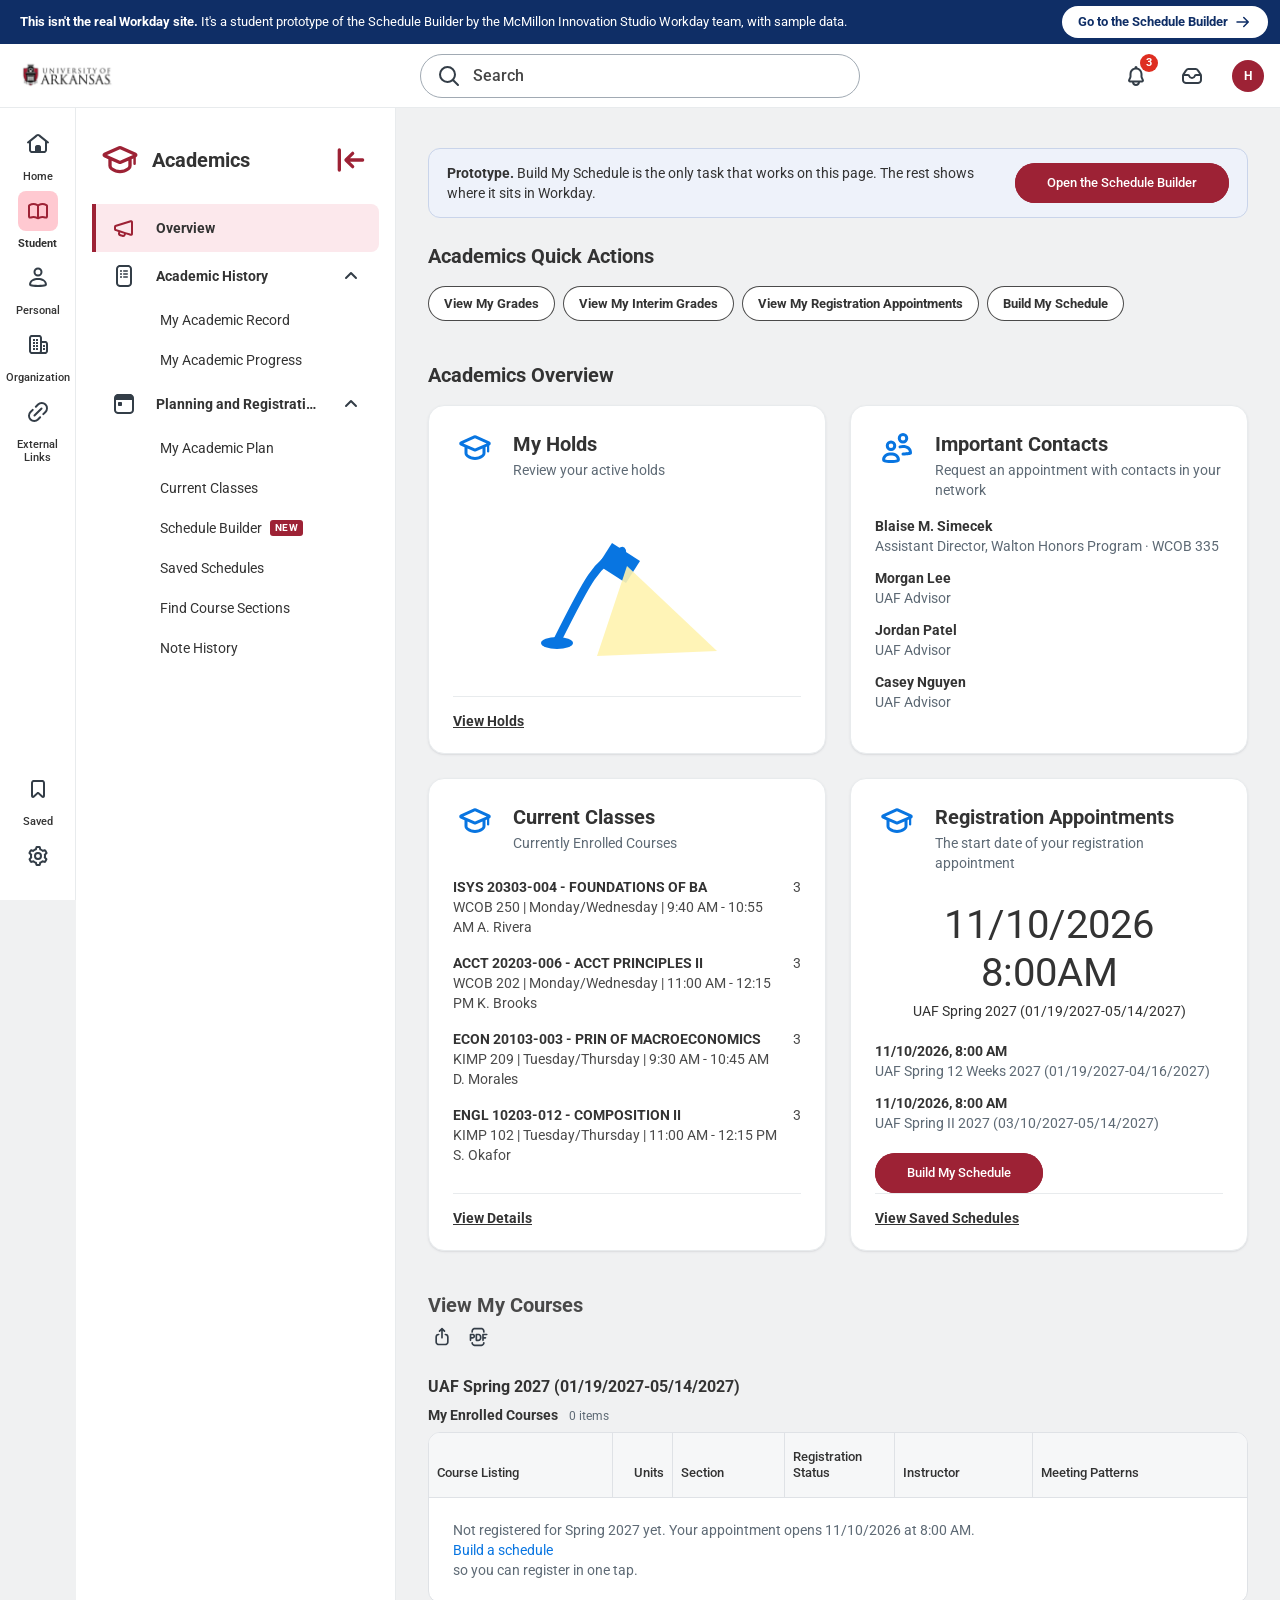
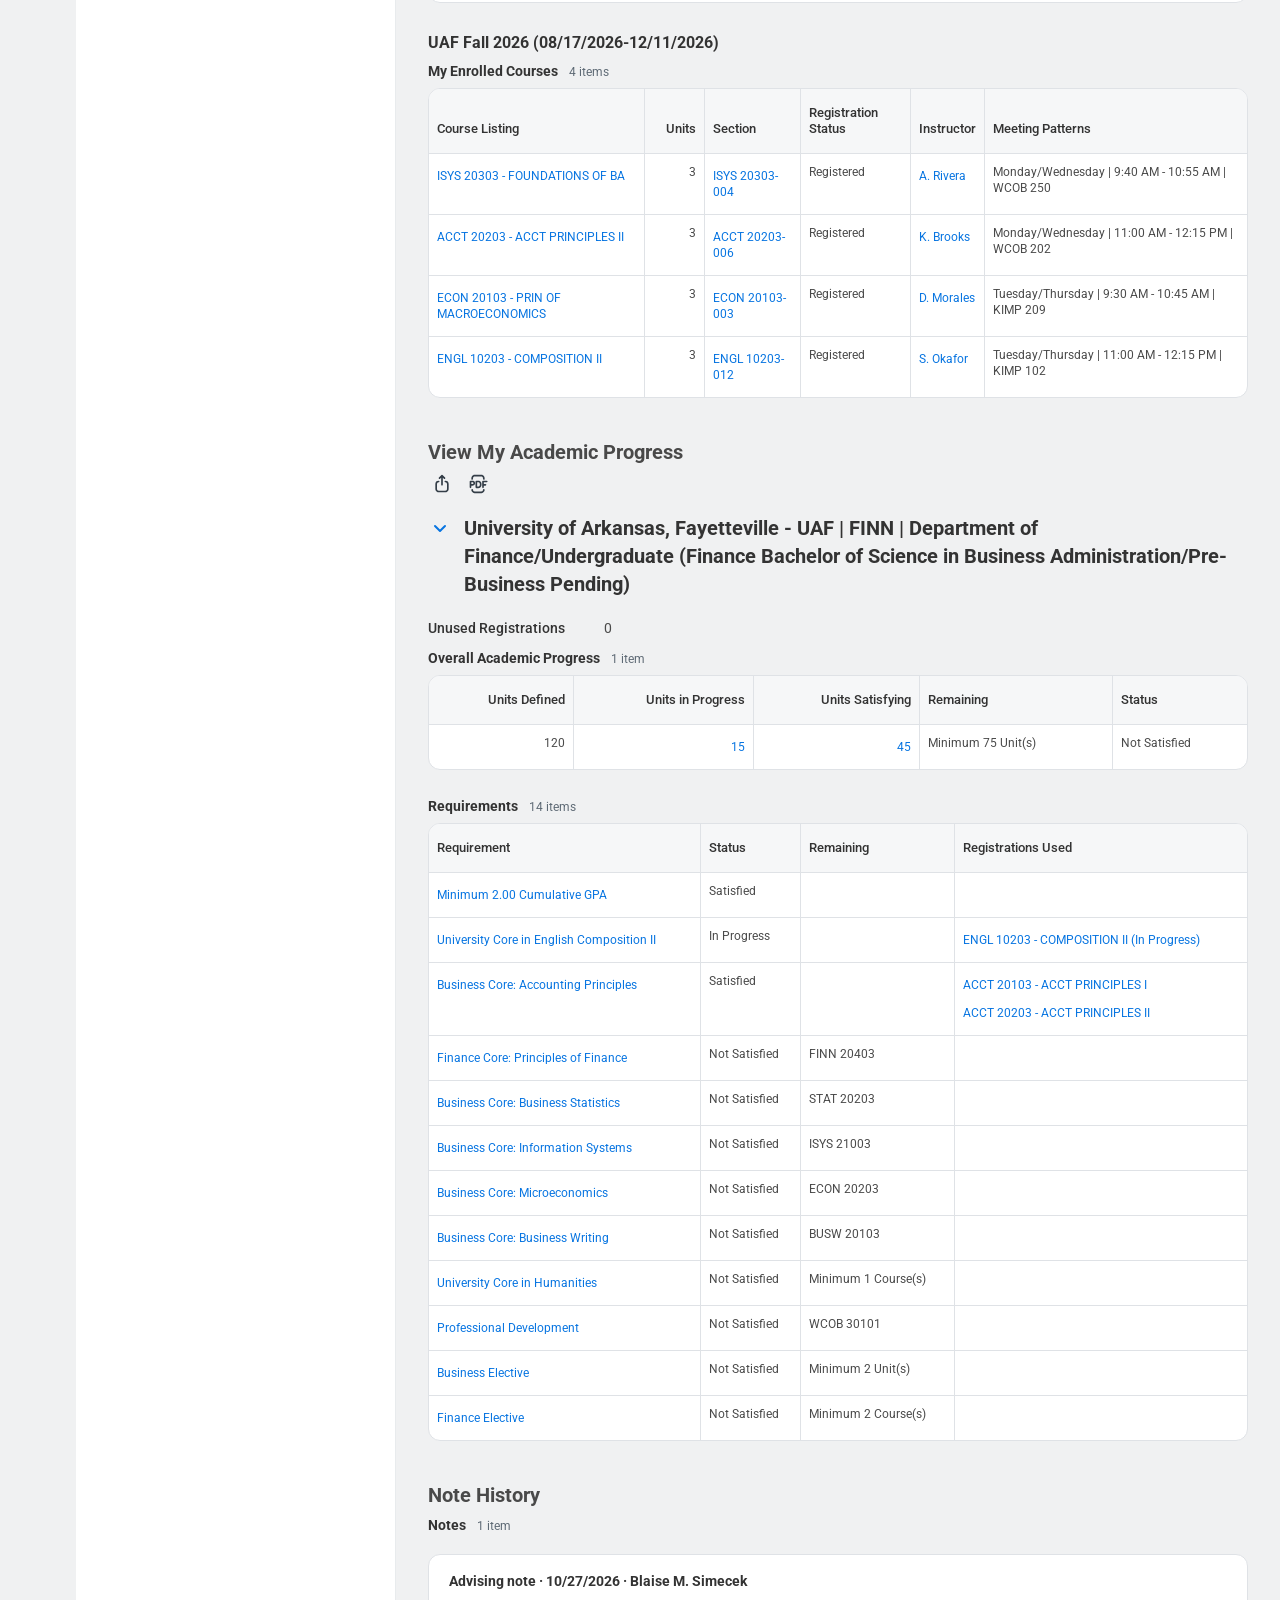
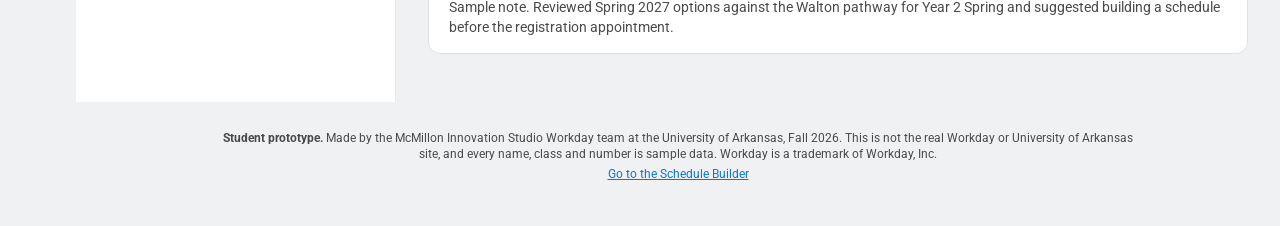
==== academics.html @ 76248562 "Mark the site as a student prototype and point every page at the Schedule Builder - Notice bar on ev" ====
<!doctype html>
<html lang="en">
<head>
<meta charset="utf-8">
<meta name="viewport" content="width=device-width, initial-scale=1">
<title>Academics · Schedule Builder prototype</title>
<link rel="preconnect" href="https://fonts.googleapis.com">
<link rel="stylesheet" href="https://fonts.googleapis.com/css2?family=Roboto:wght@400;500;700&display=swap">
<link rel="stylesheet" href="css/workday.css">
</head>
<body>
<main class="wd-main">
  <div class="wd-hub">
    <div id="rail"></div>
    <div class="wd-hub-body">
      <div class="pt-callout"><span><b>Prototype.</b> Build My Schedule is the only task that works on this page. The rest shows where it sits in Workday.</span><a class="wd-btn primary" href="builder.html">Open the Schedule Builder</a></div>
      <h2 class="wd-section-title">Academics Quick Actions</h2>
      <div class="wd-chips">
        <a class="wd-chip" href="academics.html#courses">View My Grades</a>
        <a class="wd-chip" href="#" data-wd="View My Interim Grades (none posted yet)">View My Interim Grades</a>
        <a class="wd-chip" href="#appointments">View My Registration Appointments</a>
        <a class="wd-chip" href="builder.html">Build My Schedule</a>
      </div>
      <h2 class="wd-section-title" style="margin-bottom:16px">Academics Overview</h2>
      <div class="wd-two">
        <section class="wd-tile">
          <div class="wd-tile-head" data-ic="grad-cap"><div><h3>My Holds</h3><p>Review your active holds</p></div></div>
          <div style="flex:1;display:flex;align-items:center;justify-content:center;min-height:200px;color:#c9ced4">
            <svg width="200" height="150" viewBox="0 0 200 150" aria-hidden="true"><path d="M30 120 C 60 60, 70 40, 95 30" stroke="#0875e1" stroke-width="8" fill="none" stroke-linecap="round"/><path d="M85 22 l 28 18 -14 22 -28 -18z" fill="#0875e1"/><path d="M100 45 L 190 130 L 70 135 Z" fill="#fff3b0" opacity=".9"/><ellipse cx="30" cy="122" rx="16" ry="6" fill="#0875e1"/></svg>
          </div>
          <div class="wd-tile-foot"><a href="#" data-wd="View Holds (you have none)">View Holds</a></div>
        </section>
        <section class="wd-tile">
          <div class="wd-tile-head" data-ic="users"><div><h3>Important Contacts</h3><p>Request an appointment with contacts in your network</p></div></div>
          <p class="wd-kv"><b>Blaise M. Simecek</b><span>Assistant Director, Walton Honors Program · WCOB 335</span></p>
          <p class="wd-kv"><b>Morgan Lee</b><span>UAF Advisor</span></p>
          <p class="wd-kv"><b>Jordan Patel</b><span>UAF Advisor</span></p>
          <p class="wd-kv"><b>Casey Nguyen</b><span>UAF Advisor</span></p>
        </section>
      </div>
      <div class="wd-two">
        <section class="wd-tile">
          <div class="wd-tile-head" data-ic="grad-cap"><div><h3>Current Classes</h3><p>Currently Enrolled Courses</p></div></div>
          <div class="wd-class"><div><b>ISYS 20303-004 - FOUNDATIONS OF BA</b>WCOB 250 | Monday/Wednesday | 9:40 AM - 10:55 AM A. Rivera</div><span class="u">3</span></div>
          <div class="wd-class"><div><b>ACCT 20203-006 - ACCT PRINCIPLES II</b>WCOB 202 | Monday/Wednesday | 11:00 AM - 12:15 PM K. Brooks</div><span class="u">3</span></div>
          <div class="wd-class"><div><b>ECON 20103-003 - PRIN OF MACROECONOMICS</b>KIMP 209 | Tuesday/Thursday | 9:30 AM - 10:45 AM D. Morales</div><span class="u">3</span></div>
          <div class="wd-class"><div><b>ENGL 10203-012 - COMPOSITION II</b>KIMP 102 | Tuesday/Thursday | 11:00 AM - 12:15 PM S. Okafor</div><span class="u">3</span></div>
          <div class="wd-tile-foot"><a href="academics.html#courses">View Details</a></div>
        </section>
        <section class="wd-tile">
          <div class="wd-tile-head" data-ic="grad-cap"><div><h3>Registration Appointments</h3><p>The start date of your registration appointment</p></div></div>
          <div class="big" id="appointments">11/10/2026<br>8:00AM<small>UAF Spring 2027 (01/19/2027-05/14/2027)</small></div>
          <p class="wd-kv" style="margin-top:12px"><b>11/10/2026, 8:00 AM</b><span>UAF Spring 12 Weeks 2027 (01/19/2027-04/16/2027)</span></p>
          <p class="wd-kv"><b>11/10/2026, 8:00 AM</b><span>UAF Spring II 2027 (03/10/2027-05/14/2027)</span></p>
          <a class="wd-btn primary" href="builder.html" style="margin-top:8px;align-self:flex-start">Build My Schedule</a>
          <div class="wd-tile-foot"><a href="saved-schedules.html">View Saved Schedules</a></div>
        </section>
      </div>

      <!-- Registered classes (View My Courses) -->
      <section id="courses" style="margin-top:40px">
        <h2 class="wd-page-title">View My Courses</h2>
        <div class="wd-toolbar" style="margin:8px 0 20px"><span data-ic-inline="export"></span><span data-ic-inline="pdf"></span></div>
        <div id="regBanner"></div>
        <h3 class="wd-section-h" id="regTermH">UAF Spring 2027 (01/19/2027-05/14/2027)</h3>
        <div class="wd-toolbar"><span class="count">My Enrolled Courses <small id="regCount">0 items</small></span></div>
        <div style="overflow-x:auto"><table class="wd-table">
          <thead><tr><th>Course Listing</th><th class="num" style="width:60px">Units</th><th>Section</th><th style="width:110px">Registration Status</th><th>Instructor</th><th>Meeting Patterns</th></tr></thead>
          <tbody id="regBody"><tr><td colspan="6" style="padding:24px;color:var(--wd-text-muted);font-size:14px">Not registered for Spring 2027 yet. Your appointment opens 11/10/2026 at 8:00 AM. <a href="builder.html">Build a schedule</a> so you can register in one tap.</td></tr></tbody>
        </table></div>
        <h3 class="wd-section-h" style="margin-top:28px">UAF Fall 2026 (08/17/2026-12/11/2026)</h3>
        <div class="wd-toolbar"><span class="count">My Enrolled Courses <small>4 items</small></span></div>
        <div style="overflow-x:auto"><table class="wd-table">
          <thead><tr><th>Course Listing</th><th class="num" style="width:60px">Units</th><th>Section</th><th style="width:110px">Registration Status</th><th>Instructor</th><th>Meeting Patterns</th></tr></thead>
          <tbody>
            <tr><td><a href="#" data-wd="the course detail page">ISYS 20303 - FOUNDATIONS OF BA</a></td><td class="num">3</td><td><a href="#" data-wd="the course detail page">ISYS 20303-004</a></td><td>Registered</td><td><a href="#" data-wd="the course detail page">A. Rivera</a></td><td>Monday/Wednesday | 9:40 AM - 10:55 AM | WCOB 250</td></tr>
            <tr><td><a href="#" data-wd="the course detail page">ACCT 20203 - ACCT PRINCIPLES II</a></td><td class="num">3</td><td><a href="#" data-wd="the course detail page">ACCT 20203-006</a></td><td>Registered</td><td><a href="#" data-wd="the course detail page">K. Brooks</a></td><td>Monday/Wednesday | 11:00 AM - 12:15 PM | WCOB 202</td></tr>
            <tr><td><a href="#" data-wd="the course detail page">ECON 20103 - PRIN OF MACROECONOMICS</a></td><td class="num">3</td><td><a href="#" data-wd="the course detail page">ECON 20103-003</a></td><td>Registered</td><td><a href="#" data-wd="the course detail page">D. Morales</a></td><td>Tuesday/Thursday | 9:30 AM - 10:45 AM | KIMP 209</td></tr>
            <tr><td><a href="#" data-wd="the course detail page">ENGL 10203 - COMPOSITION II</a></td><td class="num">3</td><td><a href="#" data-wd="the course detail page">ENGL 10203-012</a></td><td>Registered</td><td><a href="#" data-wd="the course detail page">S. Okafor</a></td><td>Tuesday/Thursday | 11:00 AM - 12:15 PM | KIMP 102</td></tr>
          </tbody>
        </table></div>
      </section>

      <!-- Degree audit (View My Academic Progress), rendered below the overview so the builder can link to it -->
      <section id="progress" style="margin-top:40px">
        <h2 class="wd-page-title">View My Academic Progress</h2>
        <div class="wd-toolbar" style="margin:8px 0 20px"><span data-ic-inline="export"></span><span data-ic-inline="pdf"></span></div>
        <div class="wd-prog-h"><span data-ic-inline="chevron-down-small"></span><span>University of Arkansas, Fayetteville - UAF | FINN | Department of Finance/Undergraduate (Finance Bachelor of Science in Business Administration/Pre-Business Pending)</span></div>
        <div class="wd-kvrow" style="max-width:420px"><b>Unused Registrations</b><span>0</span></div>
        <div class="wd-toolbar"><span class="count">Overall Academic Progress <small>1 item</small></span></div>
        <table class="wd-table">
          <thead><tr><th class="num">Units Defined</th><th class="num">Units in Progress</th><th class="num">Units Satisfying</th><th>Remaining</th><th>Status</th></tr></thead>
          <tbody><tr><td class="num">120</td><td class="num"><a href="#" data-wd="the unit breakdown">15</a></td><td class="num"><a href="#" data-wd="the unit breakdown">45</a></td><td>Minimum 75 Unit(s)</td><td>Not Satisfied</td></tr></tbody>
        </table>
        <div class="wd-toolbar" style="margin-top:28px"><span class="count">Requirements <small>14 items</small></span></div>
        <table class="wd-table" id="reqtable">
          <thead><tr><th>Requirement</th><th>Status</th><th>Remaining</th><th>Registrations Used</th></tr></thead>
          <tbody>
            <tr><td><a href="#" data-wd="the course detail page">Minimum 2.00 Cumulative GPA</a></td><td>Satisfied</td><td></td><td></td></tr>
            <tr><td><a href="#" data-wd="the course detail page">University Core in English Composition II</a></td><td>In Progress</td><td></td><td><a href="#" data-wd="the course detail page">ENGL 10203 - COMPOSITION II (In Progress)</a></td></tr>
            <tr><td><a href="#" data-wd="the course detail page">Business Core: Accounting Principles</a></td><td>Satisfied</td><td></td><td><a href="#" data-wd="the course detail page">ACCT 20103 - ACCT PRINCIPLES I</a><a href="#">ACCT 20203 - ACCT PRINCIPLES II</a></td></tr>
            <tr><td><a href="#" data-wd="the course detail page">Finance Core: Principles of Finance</a></td><td>Not Satisfied</td><td>FINN 20403</td><td></td></tr>
            <tr><td><a href="#" data-wd="the course detail page">Business Core: Business Statistics</a></td><td>Not Satisfied</td><td>STAT 20203</td><td></td></tr>
            <tr><td><a href="#" data-wd="the course detail page">Business Core: Information Systems</a></td><td>Not Satisfied</td><td>ISYS 21003</td><td></td></tr>
            <tr><td><a href="#" data-wd="the course detail page">Business Core: Microeconomics</a></td><td>Not Satisfied</td><td>ECON 20203</td><td></td></tr>
            <tr><td><a href="#" data-wd="the course detail page">Business Core: Business Writing</a></td><td>Not Satisfied</td><td>BUSW 20103</td><td></td></tr>
            <tr><td><a href="#" data-wd="the course detail page">University Core in Humanities</a></td><td>Not Satisfied</td><td>Minimum 1 Course(s)</td><td></td></tr>
            <tr><td><a href="#" data-wd="the course detail page">Professional Development</a></td><td>Not Satisfied</td><td>WCOB 30101</td><td></td></tr>
            <tr><td><a href="#" data-wd="the course detail page">Business Elective</a></td><td>Not Satisfied</td><td>Minimum 2 Unit(s)</td><td></td></tr>
            <tr><td><a href="#" data-wd="the course detail page">Finance Elective</a></td><td>Not Satisfied</td><td>Minimum 2 Course(s)</td><td></td></tr>
          </tbody>
        </table>
      </section>

      <!-- Note History -->
      <section id="notes" style="margin-top:40px">
        <h2 class="wd-page-title">Note History</h2>
        <div class="wd-toolbar" style="margin:8px 0 20px"><span class="count">Notes <small>1 item</small></span></div>
        <div class="wd-table" style="display:block;padding:16px 20px;font-size:14px;line-height:20px"><b style="color:var(--wd-text-strong)">Advising note · 10/27/2026 · Blaise M. Simecek</b><p style="margin:6px 0 0">Sample note. Reviewed Spring 2027 options against the Walton pathway for Year 2 Spring and suggested building a schedule before the registration appointment.</p></div>
      </section>
    </div>
  </div>
</main>
<script src="js/icons.js"></script>
<script src="js/shell.js"></script>
<script src="js/hub.js"></script>
<script src="data/sections.js"></script>
<script src="js/engine.js"></script>
<script>
renderShell({active:'student'});
document.getElementById('rail').outerHTML=renderRail(location.hash==='#progress'?'progress':location.hash==='#courses'?'classes':location.hash==='#notes'?'notes':'overview');
try{
  const saved=JSON.parse(localStorage.getItem('sb-saved')||'[]'); const reg=saved.find(s=>s.registered);
  if(reg && window.SB_DATA){
    const rows=reg.sections.map(line=>{const id=line.split(' - ')[0]; const s=SB_DATA.sections.find(x=>x.id===id); if(!s) return ''; return `<tr><td><a href="#" data-wd="the course detail page">${s.course} - ${s.title.toUpperCase()}</a></td><td class="num">${s.credits}</td><td><a href="#" data-wd="the course detail page">${s.id}</a></td><td>Registered</td><td><a href="#" data-wd="the course detail page">${s.instructor}</a></td><td>${SB.dayList(s.days).replace(/\//g,'/')} | ${SB.fmt(s.start)} - ${SB.fmt(s.end)} | ${s.room}</td></tr>`;}).join('');
    document.getElementById('regBody').innerHTML=rows; document.getElementById('regCount').textContent=reg.sections.length+' items';
    document.getElementById('regBanner').innerHTML=`<div class="wd-success" role="status">${icon('check-circle-fill')}<div><b>Registered for UAF Spring 2027.</b> ${reg.sections.length} sections · ${reg.credits||reg.sections.length*3} credit hours. You can swap or drop until 01/26/2027.</div></div>`;
  }
}catch(e){}
if(location.hash) setTimeout(()=>document.querySelector(location.hash)?.scrollIntoView({block:'start'}),50);
document.getElementById('moreClasses')?.addEventListener('click',e=>{ const c=document.getElementById('class5'); c.hidden=!c.hidden; e.currentTarget.innerHTML=icon('list')+(c.hidden?' More (1)':' Less'); });
document.querySelectorAll('.wd-class b, #reqtable a, .wd-kv b').forEach(el=>{});
document.querySelectorAll('[data-ic]').forEach(el=>el.insertAdjacentHTML('afterbegin',icon(el.dataset.ic)));
document.querySelectorAll('[data-ic-inline]').forEach(el=>el.outerHTML=icon(el.dataset.icInline));
</script>
</body>
</html>
---- css/workday.css ----
/* ------------------------------------------------------------------
   Workday Student shell — measured from wd5.myworkday.com (UA tenant)
   on 2026-11-03. Values are computed styles, not guesses.
   ------------------------------------------------------------------ */
:root{
  --wd-font: Roboto, "Helvetica Neue", Helvetica, Arial, sans-serif;
  --wd-text: #4a4a4a;          /* body copy */
  --wd-text-strong: #333333;   /* headings, labels */
  --wd-text-muted: #5e6a75;    /* secondary */
  --wd-icon: #333d47;          /* nav icons */
  --wd-link: #0875e1;          /* Canvas blue 600 */
  --wd-link-hover: #005cb9;
  --wd-bg: #f0f1f2;            /* page canvas */
  --wd-surface: #ffffff;
  --wd-border: #e8ebed;
  --wd-border-strong: #dfe2e6;
  --wd-input-border: #a1aab3;
  --wd-th-bg: #f6f7f8;
  --wd-brand: #9d2235;         /* UA cardinal — primary buttons, task header */
  --wd-brand-tint: #fce8ec;    /* hub active row */
  --wd-brand-pill: #ffc9d1;    /* active nav icon box */
  --wd-badge: #de2e21;         /* notification dot */
  --wd-alert: #ffa126;         /* amber alert bar */
  --wd-alert-text: #2b2b2b;
  --wd-ok: #008537;            /* positive */
  --wd-ok-soft: #e9f5ec;
  --wd-warn-soft: #fff3df;
  --wd-crit: #de2e21;
  --wd-crit-soft: #ffefee;
  --wd-info-soft: #d7eafc;
  --wd-radius: 16px;
  --wd-radius-s: 8px;
  --wd-shadow: 0 1px 3px rgba(31,38,46,.06), 0 1px 1px rgba(31,38,46,.04);
  --wd-shadow-pop: rgba(31,38,46,.12) 0 3px 12px, rgba(31,38,46,.08) 0 6px 24px;
  --wd-header-h: 64px;
  --wd-nav-w: 76px;
  --wd-rail-w: 320px;
}
*{box-sizing:border-box}
html{font-size:16px;-webkit-text-size-adjust:100%}
body{margin:0;background:var(--wd-bg);color:var(--wd-text);font:400 12px/16px var(--wd-font);-webkit-font-smoothing:antialiased}
a{color:var(--wd-link);text-decoration:none}
a:hover{color:var(--wd-link-hover);text-decoration:underline}
button{font:inherit;color:inherit;background:none;border:0;padding:0;cursor:pointer}
h1,h2,h3,h4{margin:0;color:var(--wd-text-strong)}
.wd-icon{display:inline-block;vertical-align:middle;flex:none}
.sr{position:absolute;width:1px;height:1px;overflow:hidden;clip:rect(0 0 0 0)}

/* ---------- global header ---------- */
.wd-header{position:fixed;top:0;left:0;right:0;height:var(--wd-header-h);background:#fff;border-bottom:1px solid var(--wd-border);display:flex;align-items:center;padding:0 16px;z-index:40}
.wd-logo{display:flex;align-items:center;height:40px}
.wd-logo img{height:39px;width:auto;display:block}
.wd-search{position:absolute;left:50%;transform:translateX(-50%);width:440px;max-width:calc(100% - 300px);height:44px;border-radius:100px;background:#fff;border:1px solid #a1aab3;display:flex;align-items:center;padding:0 16px;gap:12px;color:var(--wd-icon)}
.wd-search span{font-size:16px;font-weight:500;color:var(--wd-text-strong);opacity:.9}
.wd-header-right{margin-left:auto;display:flex;align-items:center;gap:24px}
.wd-iconbtn{position:relative;width:32px;height:32px;display:flex;align-items:center;justify-content:center;border-radius:50%;color:var(--wd-icon)}
.wd-iconbtn:hover{background:#f0f1f2}
.wd-badge{position:absolute;top:-6px;right:-6px;min-width:18px;height:18px;padding:0 5px;border-radius:9px;background:var(--wd-badge);color:#fff;font-size:11px;font-weight:700;line-height:18px;text-align:center}
.wd-avatar{width:32px;height:32px;border-radius:50%;background:#9d2235;color:#fff;font-weight:700;font-size:12px;display:flex;align-items:center;justify-content:center;letter-spacing:.3px}

/* ---------- left global nav ---------- */
.wd-nav{position:fixed;top:var(--wd-header-h);left:0;bottom:0;width:var(--wd-nav-w);background:#fff;border-right:1px solid var(--wd-border);padding:16px 0;display:flex;flex-direction:column;z-index:30}
.wd-nav a,.wd-nav button{display:flex;flex-direction:column;align-items:center;justify-content:flex-start;width:67px;margin:0 auto;min-height:60px;padding:0 2px 8px;gap:6px;color:var(--wd-text-strong);text-decoration:none;text-align:center;font-size:11px;line-height:13px;font-weight:500}
.wd-nav a:hover,.wd-nav button:hover{text-decoration:none}
.wd-nav .ic{width:40px;height:40px;border-radius:8px;display:flex;align-items:center;justify-content:center;color:var(--wd-icon)}
.wd-nav a:hover .ic,.wd-nav button:hover .ic{background:#f0f1f2}
.wd-nav .is-active .ic{background:var(--wd-brand-pill);color:var(--wd-brand)}
.wd-nav .is-active{font-weight:700}
.wd-nav .spacer{flex:1}

/* L2 flyout (Student menu) */
.wd-flyout{position:fixed;left:81px;top:148px;width:264px;background:#fff;border-radius:16px;box-shadow:var(--wd-shadow-pop);padding:8px 0;z-index:45;display:none}
.wd-flyout.open{display:block}
.wd-flyout h3{font-size:14px;line-height:20px;font-weight:700;padding:10px 16px 14px}
.wd-flyout a{display:block;padding:10px 16px;font-size:14px;line-height:20px;color:var(--wd-text-strong)}
.wd-flyout a:hover{background:#f0f1f2;text-decoration:none}

/* ---------- page frame ---------- */
.wd-main{margin-left:var(--wd-nav-w);padding-top:var(--wd-header-h);min-height:100vh}
.wd-hero{height:192px;background:#9d2235 url(../assets/ua-banner.jpg) center/cover no-repeat}
.wd-content{padding:40px 32px 48px;max-width:1124px}
.wd-grid{display:grid;grid-template-columns:minmax(0,620px) minmax(0,410px);gap:32px;align-items:start}
.wd-grid > .col{display:flex;flex-direction:column;gap:32px}

/* ---------- cards ---------- */
.wd-card{background:#fff;border:1px solid var(--wd-border);border-radius:var(--wd-radius);box-shadow:var(--wd-shadow);padding:24px}
.wd-card h2{font-size:20px;line-height:28px;font-weight:700}
.wd-card-head{display:flex;align-items:center;justify-content:space-between;margin-bottom:24px}
.wd-card-head .more{color:var(--wd-icon);width:32px;height:32px;display:flex;align-items:center;justify-content:center;border-radius:50%}
.wd-pager{display:flex;align-items:center;gap:8px;color:var(--wd-text-muted);font-size:12px}
.wd-pager button{color:var(--wd-icon);width:28px;height:28px;display:flex;align-items:center;justify-content:center;border-radius:50%}
.wd-pager button:disabled{opacity:.4}
.wd-inner{border:1px solid var(--wd-border-strong);border-radius:8px;padding:24px;display:flex;align-items:center;gap:24px}
.wd-inner + .wd-inner{margin-top:16px}
.wd-inner h4{font-size:16px;line-height:24px;font-weight:700}
.wd-inner p{margin:4px 0 0;font-size:14px;line-height:20px;color:var(--wd-text)}
.wd-inner .act{margin-left:auto;font-weight:700;font-size:14px;text-decoration:underline;white-space:nowrap}
.wd-ill{width:48px;height:48px;color:#de2e21;flex:none}
.wd-row{display:flex;align-items:flex-start;gap:24px}
.wd-row + .wd-row{margin-top:24px}
.wd-roundicon{width:48px;height:48px;border-radius:50%;background:#e8ebed;display:flex;align-items:center;justify-content:center;color:#333d47;flex:none}
.wd-roundicon.blue{background:#0875e1;color:#fff}
.wd-row h4{font-size:16px;line-height:24px;font-weight:700}
.wd-row p{margin:2px 0 0;font-size:14px;line-height:20px}
.wd-tag{display:inline-block;margin-top:6px;padding:2px 8px;background:#d7eafc;color:#333;font-size:13px;font-weight:700;border-radius:3px;letter-spacing:.2px}

/* ---------- type ---------- */
.wd-h1{font-size:32px;line-height:40px;font-weight:700;color:var(--wd-text-strong)}
.wd-greet{display:flex;align-items:baseline;justify-content:space-between;gap:24px;margin-bottom:20px}
.wd-date{font-size:20px;line-height:28px;color:var(--wd-text-muted)}
.wd-section-title{font-size:20px;line-height:28px;font-weight:700;color:var(--wd-text-strong)}
.wd-page-title{font-size:20px;line-height:28px;font-weight:700;color:#494949}

/* ---------- chips / buttons ---------- */
.wd-chips{display:flex;flex-wrap:wrap;gap:8px;align-items:center;margin-bottom:40px}
.wd-chip{height:35px;padding:0 16px;border-radius:100px;box-shadow:inset 0 0 0 1px #4a4a4a;background:#fff;color:#333;font-size:13px;font-weight:700;display:inline-flex;align-items:center;gap:8px;white-space:nowrap}
.wd-chip:hover{background:#f0f1f2;text-decoration:none}
.wd-chip.round{width:35px;padding:0;justify-content:center}
.wd-btn{display:inline-flex;align-items:center;justify-content:center;gap:8px;height:40px;padding:0 32px;border-radius:100px;font-size:13px;line-height:16px;font-weight:500;white-space:nowrap;text-decoration:none;cursor:pointer;transition:background .12s}
.wd-btn:hover{text-decoration:none}
.wd-btn.primary{background:var(--wd-brand);color:#fff;box-shadow:inset 0 0 0 1px var(--wd-brand)}
.wd-btn.primary:hover{background:#7f1b2b}
.wd-btn.secondary{background:#fff;color:#333;box-shadow:inset 0 0 0 1px #333}
.wd-btn.secondary:hover{background:#f0f1f2}
.wd-btn.tertiary{color:var(--wd-link);padding:0 12px;font-weight:700}
.wd-btn.tertiary:hover{text-decoration:underline}
.wd-btn.sm{height:35px;padding:0 24px;font-size:12px}
.wd-btn:disabled{opacity:.45;cursor:default}
.wd-btn-row{display:flex;flex-wrap:wrap;gap:16px;align-items:center}

/* ---------- footer ---------- */
.wd-footer{margin-left:var(--wd-nav-w);text-align:center;padding:24px 32px 40px;font-size:12px;line-height:16px;color:var(--wd-text)}
.wd-footer .wdlogo{display:block;margin:0 auto 12px;overflow:visible}
.wd-footer p{margin:4px 0;max-width:920px;margin-left:auto;margin-right:auto}
.wd-footer a{text-decoration:underline}

/* ---------- hub rail (Academics) ---------- */
.wd-hub{display:flex;min-height:calc(100vh - var(--wd-header-h))}
.wd-rail{width:var(--wd-rail-w);flex:none;background:#fff;border-right:1px solid var(--wd-border);padding:32px 16px 24px}
.wd-rail-head{display:flex;align-items:center;gap:12px;padding:0 8px 24px;font-size:20px;line-height:28px;font-weight:700;color:var(--wd-text-strong)}
.wd-rail-head .wd-icon{color:var(--wd-brand);width:40px;height:40px}
.wd-rail-head .collapse{margin-left:auto;color:var(--wd-icon)}
.wd-rail-item{display:flex;align-items:center;gap:20px;height:48px;padding:0 16px 0 20px;border-radius:0 8px 8px 0;font-size:14px;line-height:20px;font-weight:700;color:var(--wd-text-strong);position:relative;width:100%;text-align:left}
.wd-rail-item .wd-icon{color:var(--wd-icon)}
.wd-rail-item:hover{background:#f0f1f2;text-decoration:none}
.wd-rail-item.is-active{background:var(--wd-brand-tint)}
.wd-rail-item.is-active::before{content:"";position:absolute;left:0;top:0;bottom:0;width:4px;background:var(--wd-brand)}
.wd-rail-item.is-active .wd-icon{color:var(--wd-brand)}
.wd-rail-item .chev{margin-left:auto;color:var(--wd-icon)}
.wd-rail-sub{display:flex;align-items:center;height:40px;padding:0 16px 0 68px;font-size:14px;line-height:20px;color:var(--wd-text-strong);border-radius:8px;width:100%;text-align:left}
.wd-rail-sub:hover{background:#f0f1f2;text-decoration:none}
.wd-rail-sub.is-active{color:var(--wd-brand)}
.wd-rail-sub.is-active::after{content:"";margin-left:auto;width:16px;height:9px;border-left:2px solid var(--wd-brand);border-bottom:2px solid var(--wd-brand);transform:rotate(-45deg) translate(2px,-3px)}
.wd-rail-sub.is-new{position:relative}
.wd-rail-sub.is-new .new{margin-left:8px;font-size:10px;font-weight:700;letter-spacing:.4px;background:var(--wd-brand);color:#fff;border-radius:3px;padding:1px 5px;line-height:14px}
.wd-hub-body{flex:1;min-width:0;padding:40px 32px 48px}
.wd-hub-body .wd-chips{margin:16px 0 40px}
.wd-two{display:grid;grid-template-columns:repeat(2,minmax(0,1fr));gap:24px;align-items:stretch}
.wd-two + .wd-two{margin-top:24px}
.wd-tile{background:#fff;border:1px solid var(--wd-border);border-radius:var(--wd-radius);box-shadow:var(--wd-shadow);padding:24px;display:flex;flex-direction:column}
.wd-tile-head{display:flex;gap:16px;align-items:flex-start;margin-bottom:16px}
.wd-tile-head .wd-icon{width:44px;height:36px;color:#0875e1}
.wd-tile-head h3{font-size:20px;line-height:28px;font-weight:700}
.wd-tile-head p{margin:2px 0 0;font-size:14px;line-height:20px;color:var(--wd-text-muted)}
.wd-tile-foot{margin-top:auto;padding-top:16px;border-top:1px solid var(--wd-border);font-size:14px;font-weight:700}
.wd-tile-foot a{text-decoration:underline;color:#333}
.wd-tile .big{font-size:40px;line-height:48px;font-weight:400;color:var(--wd-text-strong);text-align:center;margin:12px 0 8px}
.wd-tile .big small{display:block;font-size:14px;line-height:20px;margin-top:4px}
.wd-kv{font-size:14px;line-height:20px;margin:0 0 12px}
.wd-kv b{display:block;font-weight:700;color:var(--wd-text-strong)}
.wd-kv span{color:var(--wd-text-muted)}
.wd-class{display:flex;gap:16px;justify-content:space-between;font-size:14px;line-height:20px;padding:8px 0}
.wd-class b{display:block;font-weight:700;color:var(--wd-text-strong)}
.wd-class .u{flex:none;color:var(--wd-text)}
.wd-outline-btn{margin:16px 0 0;height:36px;border-radius:100px;box-shadow:inset 0 0 0 1px #333;display:flex;align-items:center;justify-content:center;gap:8px;font-size:14px;font-weight:700;color:#333;width:100%}

/* ---------- task pages (red header) ---------- */
.wd-task-head{background:var(--wd-brand);color:#fff;height:67px;display:flex;align-items:center;padding:0 24px 0 40px;gap:16px}
.wd-task-head h1{color:#fff;font-size:20px;line-height:32px;font-weight:700;flex:1}
.wd-task-head .wd-icon{color:#fff}
.wd-task-body{padding:32px 40px 48px;max-width:1124px}
.wd-kvrow{display:grid;grid-template-columns:160px 1fr;gap:12px 16px;font-size:14px;line-height:20px;margin-bottom:12px}
.wd-kvrow b{font-weight:500;color:var(--wd-text-strong)}
.wd-alert{position:fixed;right:0;top:112px;background:var(--wd-alert);color:var(--wd-alert-text);height:34px;padding:0 24px 0 16px;border-radius:3px 0 0 3px;display:flex;align-items:center;gap:12px;font-size:13px;font-weight:500;z-index:20;box-shadow:0 1px 3px rgba(0,0,0,.15)}
.wd-alert a{color:inherit;text-decoration:underline}
.wd-tabs{display:flex;gap:36px;border-bottom:1px solid var(--wd-border-strong);margin:28px 0 24px}
.wd-tab{padding:10px 0 12px;font-size:14px;line-height:20px;color:var(--wd-text-strong);position:relative;font-weight:500}
.wd-tab.is-active{color:var(--wd-link)}
.wd-tab.is-active::after{content:"";position:absolute;left:0;right:0;bottom:-1px;height:3px;background:var(--wd-link);border-radius:3px 3px 0 0}
.wd-toolbar{display:flex;align-items:center;gap:8px;margin:8px 0 8px;color:var(--wd-icon)}
.wd-toolbar .count{font-size:14px;font-weight:700;color:var(--wd-text-strong);margin-right:auto}
.wd-toolbar .count small{font-weight:400;color:var(--wd-text-muted);margin-left:8px}
.wd-toolbar .wd-icon{width:20px;height:20px;margin:0 4px}
.wd-toolbar .seg{display:flex;border:1px solid var(--wd-border-strong);border-radius:100px;overflow:hidden;margin-left:8px}
.wd-toolbar .seg span{width:28px;height:28px;display:flex;align-items:center;justify-content:center}
.wd-toolbar .seg span.on{background:#e8ebed}
.wd-table{width:100%;border-collapse:separate;border-spacing:0;font-size:12px;line-height:16px;border:1px solid var(--wd-border-strong);border-radius:12px;overflow:hidden;background:#fff}
.wd-table th{background:var(--wd-th-bg);text-align:left;font-weight:500;font-size:13px;line-height:16px;color:var(--wd-text-strong);padding:16px 8px;border-bottom:1px solid var(--wd-border-strong);vertical-align:bottom}
.wd-table td{padding:10px 8px;border-bottom:1px solid var(--wd-border-strong);vertical-align:top}
.wd-table tr:last-child td{border-bottom:0}
.wd-table th + th,.wd-table td + td{border-left:1px solid var(--wd-border-strong)}
.wd-table a{display:block;margin-bottom:8px}
.wd-table a:last-child{margin-bottom:0}
.wd-table .num{text-align:right}
.wd-section-h{font-size:16px;line-height:24px;font-weight:700;color:var(--wd-text-strong);margin:28px 0 8px}
.wd-prog-h{display:flex;gap:12px;align-items:flex-start;font-size:20px;line-height:28px;font-weight:700;color:var(--wd-text-strong);margin:0 0 20px}
.wd-prog-h .wd-icon{color:var(--wd-link);margin-top:2px}
.wd-select{height:35px;padding:0 12px 0 20px;border-radius:100px;box-shadow:inset 0 0 0 1px #333;font-size:13px;font-weight:500;display:inline-flex;align-items:center;gap:16px;background:#fff}

/* ---------- dialogs ---------- */
.wd-scrim{position:fixed;inset:0;background:rgba(0,0,0,.4);z-index:60;display:none;align-items:center;justify-content:center;padding:24px}
.wd-scrim.open{display:flex}
.wd-dialog{background:#fff;border-radius:16px;border:1px solid #d5d9de;box-shadow:0 20px 25px rgba(0,0,0,.16);width:min(800px,100%);max-height:calc(100vh - 48px);display:flex;flex-direction:column;position:relative}
.wd-dialog-head{height:64px;display:flex;align-items:center;padding:0 32px;border-bottom:1px solid var(--wd-border);font-size:20px;font-weight:700;color:var(--wd-text-strong)}
.wd-dialog-head .x{margin-left:auto;color:var(--wd-icon);width:32px;height:32px;display:flex;align-items:center;justify-content:center;border-radius:50%}
.wd-dialog-body{padding:24px 32px 32px;overflow:auto}
.wd-dialog.small{width:min(668px,100%)}
.wd-dialog.small .wd-dialog-body{padding:32px}
.wd-dialog.small h2{font-size:20px;line-height:28px;font-weight:700;margin-bottom:16px}
.wd-dialog.small ol{margin:0;padding-left:20px;font-size:13px;line-height:20px}
.wd-dialog.small ol b{display:block;color:var(--wd-text-strong)}

/* ---------- toast ---------- */
.wd-toast{position:fixed;left:50%;bottom:32px;transform:translateX(-50%) translateY(20px);background:#fff;border:1px solid var(--wd-border-strong);border-left:6px solid var(--wd-ok);border-radius:8px;box-shadow:var(--wd-shadow-pop);padding:14px 20px;font-size:14px;line-height:20px;color:var(--wd-text-strong);display:flex;align-items:center;gap:12px;opacity:0;pointer-events:none;transition:all .25s;z-index:70;max-width:calc(100vw - 32px)}
.wd-toast.show{opacity:1;transform:translateX(-50%) translateY(0)}
.wd-toast .wd-icon{color:var(--wd-ok)}

/* ---------- responsive (Workday collapses nav to a drawer on phones) ---------- */
@media (max-width:1000px){
  .wd-grid{grid-template-columns:1fr}
  .wd-two{grid-template-columns:1fr}
  .wd-rail{display:none}
  .wd-content,.wd-hub-body,.wd-task-body{padding:24px 16px 40px}
}
@media (max-width:720px){
  :root{--wd-nav-w:0px}
  .wd-nav{display:none}
  .wd-search{position:static;transform:none;width:auto;max-width:none;flex:1;margin:0 12px;height:40px}
  .wd-search span{font-size:14px}
  .wd-header{padding:0 12px}
  .wd-header-right{gap:12px}
  .wd-logo img{height:32px}
  .wd-hero{height:120px}
  .wd-h1{font-size:24px;line-height:30px}
  .wd-greet{flex-direction:column;gap:4px;align-items:flex-start}
  .wd-date{font-size:14px;line-height:20px}
  .wd-chips{flex-wrap:nowrap;overflow-x:auto;padding-bottom:4px;margin-bottom:24px;-webkit-overflow-scrolling:touch}
  .wd-card{padding:20px 16px}
  .wd-inner{padding:16px;gap:16px}
  .wd-task-head{padding:0 16px;height:56px}
  .wd-task-head h1{font-size:17px}
  .wd-alert{top:120px}
  .wd-kvrow{grid-template-columns:1fr;gap:2px 0;margin-bottom:16px}
  .wd-footer{padding:24px 16px 40px}
  .wd-bottombar{display:flex}
  body.has-bottombar{padding-bottom:64px}
}
/* phone bottom tab bar (Workday mobile pattern) */
.wd-bottombar{display:none;position:fixed;left:0;right:0;bottom:0;height:64px;background:#fff;border-top:1px solid var(--wd-border);z-index:40;justify-content:space-around;align-items:stretch;padding:4px 8px 6px}
.wd-bottombar a{display:flex;flex-direction:column;align-items:center;justify-content:center;gap:4px;flex:1;font-size:11px;line-height:13px;font-weight:500;color:var(--wd-text-strong)}
.wd-bottombar a .ic{width:40px;height:28px;border-radius:8px;display:flex;align-items:center;justify-content:center;color:var(--wd-icon)}
.wd-bottombar a.is-active .ic{background:var(--wd-brand-pill);color:var(--wd-brand)}
.wd-bottombar a:hover{text-decoration:none}

/* page-level success (Workday 'Success!' banner) */
.wd-success{display:flex;align-items:flex-start;gap:12px;background:#e9f5ec;border:1px solid #b7dfc3;border-left:6px solid var(--wd-ok);border-radius:8px;padding:14px 16px;margin:0 0 20px;font-size:14px;line-height:20px;color:var(--wd-text-strong)}
.wd-success .wd-icon{color:var(--wd-ok);flex:none}
.wd-success b{display:block;font-weight:700}
.wd-table tr.is-new td{background:#f3faf5;animation:wdNew 1.8s ease-out 1}
@keyframes wdNew{0%{background:#cdebd6}100%{background:#f3faf5}}
.wd-reg{display:inline-block;margin-left:8px;font-size:11px;font-weight:700;letter-spacing:.3px;color:#0b5e2a;background:#e9f5ec;border-radius:3px;padding:2px 6px;vertical-align:middle}

/* ---------- phone: hub rail becomes a scrollable strip ---------- */
.wd-rail-mobile{display:none}
@media (max-width:1000px){
  .wd-hub{flex-direction:column}
  .wd-rail-mobile{display:flex;align-items:center;gap:8px;overflow-x:auto;-webkit-overflow-scrolling:touch;padding:10px 16px;background:#fff;border-bottom:1px solid var(--wd-border);white-space:nowrap;scrollbar-width:none}
  .wd-rail-mobile::-webkit-scrollbar{display:none}
  .wd-rail-mobile .hd{display:inline-flex;align-items:center;gap:6px;font-size:13px;font-weight:700;color:var(--wd-text-strong);padding-right:8px;border-right:1px solid var(--wd-border-strong);margin-right:4px;flex:none}
  .wd-rail-mobile .hd .wd-icon{color:var(--wd-brand);width:22px;height:22px}
  .wd-rail-mobile a{flex:none;display:inline-flex;align-items:center;gap:6px;height:34px;padding:0 14px;border-radius:100px;box-shadow:inset 0 0 0 1px #c9ced4;font-size:13px;font-weight:500;color:var(--wd-text-strong)}
  .wd-rail-mobile a.is-active{background:var(--wd-brand-tint);box-shadow:inset 0 0 0 1px var(--wd-brand);color:var(--wd-brand);font-weight:700}
  .wd-rail-mobile a:hover{text-decoration:none}
  .wd-rail-mobile .new{font-size:10px;font-weight:700;letter-spacing:.4px;background:var(--wd-brand);color:#fff;border-radius:3px;padding:1px 5px;line-height:14px}
}
/* ---------- phone: tables scroll instead of clipping; no iOS zoom on focus ---------- */
@media (max-width:720px){
  .wd-table{display:block;overflow-x:auto;-webkit-overflow-scrolling:touch;max-width:100%}
  .wd-table thead,.wd-table tbody{display:table;width:100%;min-width:560px}
  .wd-table th,.wd-table td{white-space:normal}
  input,select,textarea{font-size:16px !important}
  .wd-task-head .sb-term{max-width:140px}
}

/* ---------- header popovers (notifications, tasks, profile) ---------- */
.wd-pop{position:fixed;top:60px;right:16px;width:360px;max-width:calc(100vw - 24px);background:#fff;border-radius:12px;box-shadow:var(--wd-shadow-pop);border:1px solid var(--wd-border);z-index:60;padding:6px 0;max-height:calc(100vh - 80px);overflow:auto}
.wd-pop .hd{display:flex;justify-content:space-between;align-items:center;padding:10px 16px 8px;font-size:14px;color:var(--wd-text-strong);border-bottom:1px solid var(--wd-border)}
.wd-pop .hd a{font-size:12px;font-weight:700}
.wd-pop .row{display:flex;gap:10px;padding:12px 16px;color:var(--wd-text);border-bottom:1px solid var(--wd-border);text-decoration:none}
.wd-pop .row:last-child{border-bottom:0}
.wd-pop .row:hover{background:#f6f7f8;text-decoration:none}
.wd-pop .row .dot{width:8px;height:8px;border-radius:50%;background:var(--wd-link);margin-top:6px;flex:none}
.wd-pop .row b{display:block;font-size:13px;line-height:18px;color:var(--wd-text-strong)}
.wd-pop .row span{display:block;font-size:12px;line-height:16px}
.wd-pop .row i{display:block;font-style:normal;font-size:11px;color:var(--wd-text-muted);margin-top:2px}
.wd-pop .me{display:flex;gap:12px;align-items:center;padding:12px 16px;border-bottom:1px solid var(--wd-border)}
.wd-pop .me .wd-avatar{width:40px;height:40px;font-size:14px}
.wd-pop .me b{display:block;font-size:14px;color:var(--wd-text-strong)}
.wd-pop .me span{display:block;font-size:12px;color:var(--wd-text-muted)}
.wd-pop .me a{font-size:12px;font-weight:700}
.wd-pop > a[role=menuitem]{display:flex;align-items:center;gap:12px;padding:10px 16px;font-size:14px;color:var(--wd-text-strong);min-height:40px}
.wd-pop > a[role=menuitem]:hover{background:#f6f7f8;text-decoration:none}
.wd-pop > a[role=menuitem] .wd-icon{color:var(--wd-icon)}
.wd-pop > a.out{border-top:1px solid var(--wd-border);margin-top:4px}
@media (max-width:720px){.wd-pop{right:8px;top:56px}}
/* flyouts: top set by script to sit beside the button */
.wd-flyout{top:auto}
/* collapsed hub rail (icons only, like Workday) */
.wd-rail.is-collapsed{width:64px;padding:32px 8px 24px}
.wd-rail.is-collapsed .wd-rail-head{padding:0 0 24px;justify-content:center;flex-direction:column;gap:8px}
.wd-rail.is-collapsed .wd-rail-head > span,.wd-rail.is-collapsed .wd-rail-item > span:not(.chev),.wd-rail.is-collapsed .wd-rail-item .chev,.wd-rail.is-collapsed .wd-rail-group{display:none}
.wd-rail.is-collapsed .wd-rail-head .collapse{margin:0}
.wd-rail.is-collapsed .wd-rail-item{justify-content:center;padding:0;border-radius:8px;width:48px;margin:0 auto 4px}
.wd-rail.is-collapsed .wd-rail-item.is-active::before{display:none}
/* tap targets: every inline link in tables, tiles and cards gets a 24px hit area */
.wd-table a,.wd-tile-foot a,.wd-inner .act,.wd-row p a,.wd-card p a,.wd-footer a,.sb-pcard a,.wd-kvrow a,.wd-pop .hd a,.wd-pop .me a{display:inline-block;padding:4px 0;margin:-4px 0;line-height:16px}
.wd-table a{display:block;margin:0 0 4px;padding:4px 0}
.wd-table a:last-child{margin-bottom:0}
.wd-card-head .more,.wd-pager button{min-width:32px;min-height:32px}
/* Note History empty state */
.wd-empty{border:1px dashed var(--wd-border-strong);border-radius:12px;padding:28px 20px;text-align:center;color:var(--wd-text-muted);font-size:14px}
.wd-empty b{display:block;color:var(--wd-text-strong);margin-bottom:4px}
/* actions dropdown menu */
.wd-menu{position:absolute;background:#fff;border-radius:12px;box-shadow:var(--wd-shadow-pop);border:1px solid var(--wd-border);padding:6px 0;z-index:50;min-width:220px}
.wd-menu a,.wd-menu button{display:block;width:100%;text-align:left;padding:10px 16px;font-size:14px;line-height:20px;color:var(--wd-text-strong)}
.wd-menu a:hover,.wd-menu button:hover{background:#f6f7f8;text-decoration:none}
.wd-chip.round{flex:none}
.wd-table td a{min-width:24px}


/* ---------- prototype notice (keeps the clone from being mistaken for the real tenant) ---------- */
:root{--pt-h:44px}
.pt-banner{position:fixed;top:0;left:0;right:0;height:var(--pt-h);z-index:55;background:#0f2e66;color:#fff;display:flex;align-items:center;gap:16px;padding:0 12px 0 20px;font:400 13px/18px var(--wd-font)}
.pt-banner p{margin:0;flex:1;min-width:0;overflow:hidden;text-overflow:ellipsis;white-space:nowrap}
.pt-banner b{font-weight:700}
.pt-banner .pt-short{display:none}
.pt-banner .pt-cta{flex:none;display:inline-flex;align-items:center;gap:6px;height:32px;padding:0 16px;border-radius:100px;background:#fff;color:#0f2e66;font-weight:700;font-size:13px;line-height:32px;text-decoration:none;white-space:nowrap}
.pt-banner .pt-cta:hover{background:#e3e9f5;color:#0f2e66;text-decoration:none}
.pt-banner .pt-cta .wd-icon{color:#0f2e66}
.wd-header{top:var(--pt-h)}
.wd-nav{top:calc(var(--wd-header-h) + var(--pt-h))}
.wd-main{padding-top:calc(var(--wd-header-h) + var(--pt-h))}
.wd-hub{min-height:calc(100vh - var(--wd-header-h) - var(--pt-h))}
.wd-pop{top:calc(60px + var(--pt-h))}
.wd-alert{top:calc(112px + var(--pt-h))}
.pt-intro{margin:0 0 24px;background:#eef2fa;border:1px solid #c9d4ea;border-radius:16px;padding:20px 24px;display:flex;flex-wrap:wrap;align-items:center;gap:16px 32px}
.pt-intro > div:first-child{flex:1 1 380px;min-width:0}
.pt-intro h2{font-size:18px;line-height:24px;font-weight:700;color:#0f2e66;margin:0 0 6px}
.pt-intro p{margin:0;font-size:14px;line-height:20px;color:var(--wd-text-strong)}
.pt-intro-actions{display:flex;flex-wrap:wrap;gap:12px}
.pt-callout{display:flex;flex-wrap:wrap;align-items:center;gap:12px 24px;background:#eef2fa;border:1px solid #c9d4ea;border-radius:12px;padding:14px 18px;margin:0 0 24px;font-size:14px;line-height:20px;color:var(--wd-text-strong)}
.pt-callout span{flex:1 1 280px}
.wd-toast.show{pointer-events:auto}
.wd-toast.has-act{border-left-color:#0f2e66}
.wd-toast.has-act .wd-icon{color:#0f2e66}
.wd-toast-act{flex:none;font-weight:700;white-space:nowrap}
@media (max-width:1000px){ .wd-alert{top:calc(120px + var(--pt-h))} }
@media (max-width:720px){
  :root{--pt-h:52px}
  .pt-banner{padding:0 8px 0 12px;gap:10px}
  .pt-banner .pt-long{display:none}
  .pt-banner .pt-short{display:inline}
  .pt-banner p{white-space:normal;font-size:12px;line-height:16px}
  .pt-banner .pt-cta{padding:0 12px;font-size:12px}
  .wd-pop{top:calc(56px + var(--pt-h))}
  .wd-toast{flex-wrap:wrap;width:calc(100vw - 32px)}
}
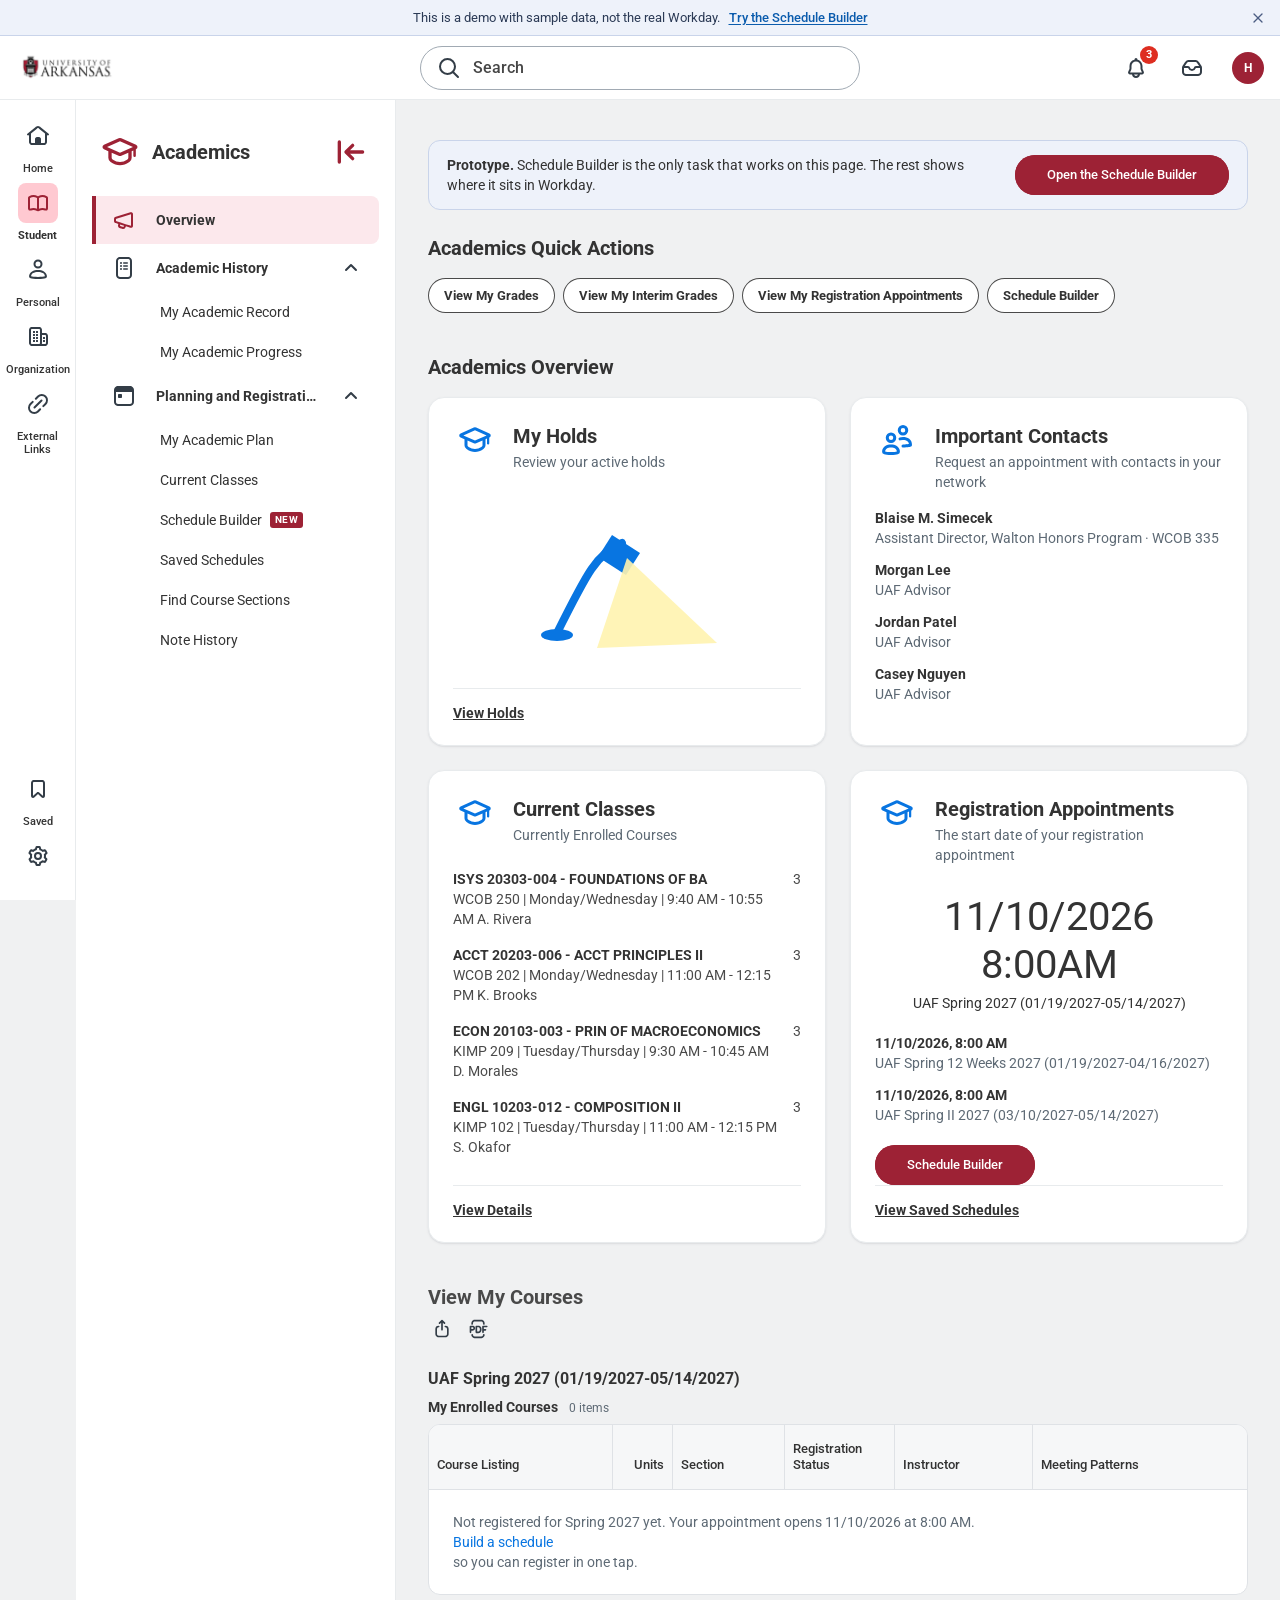
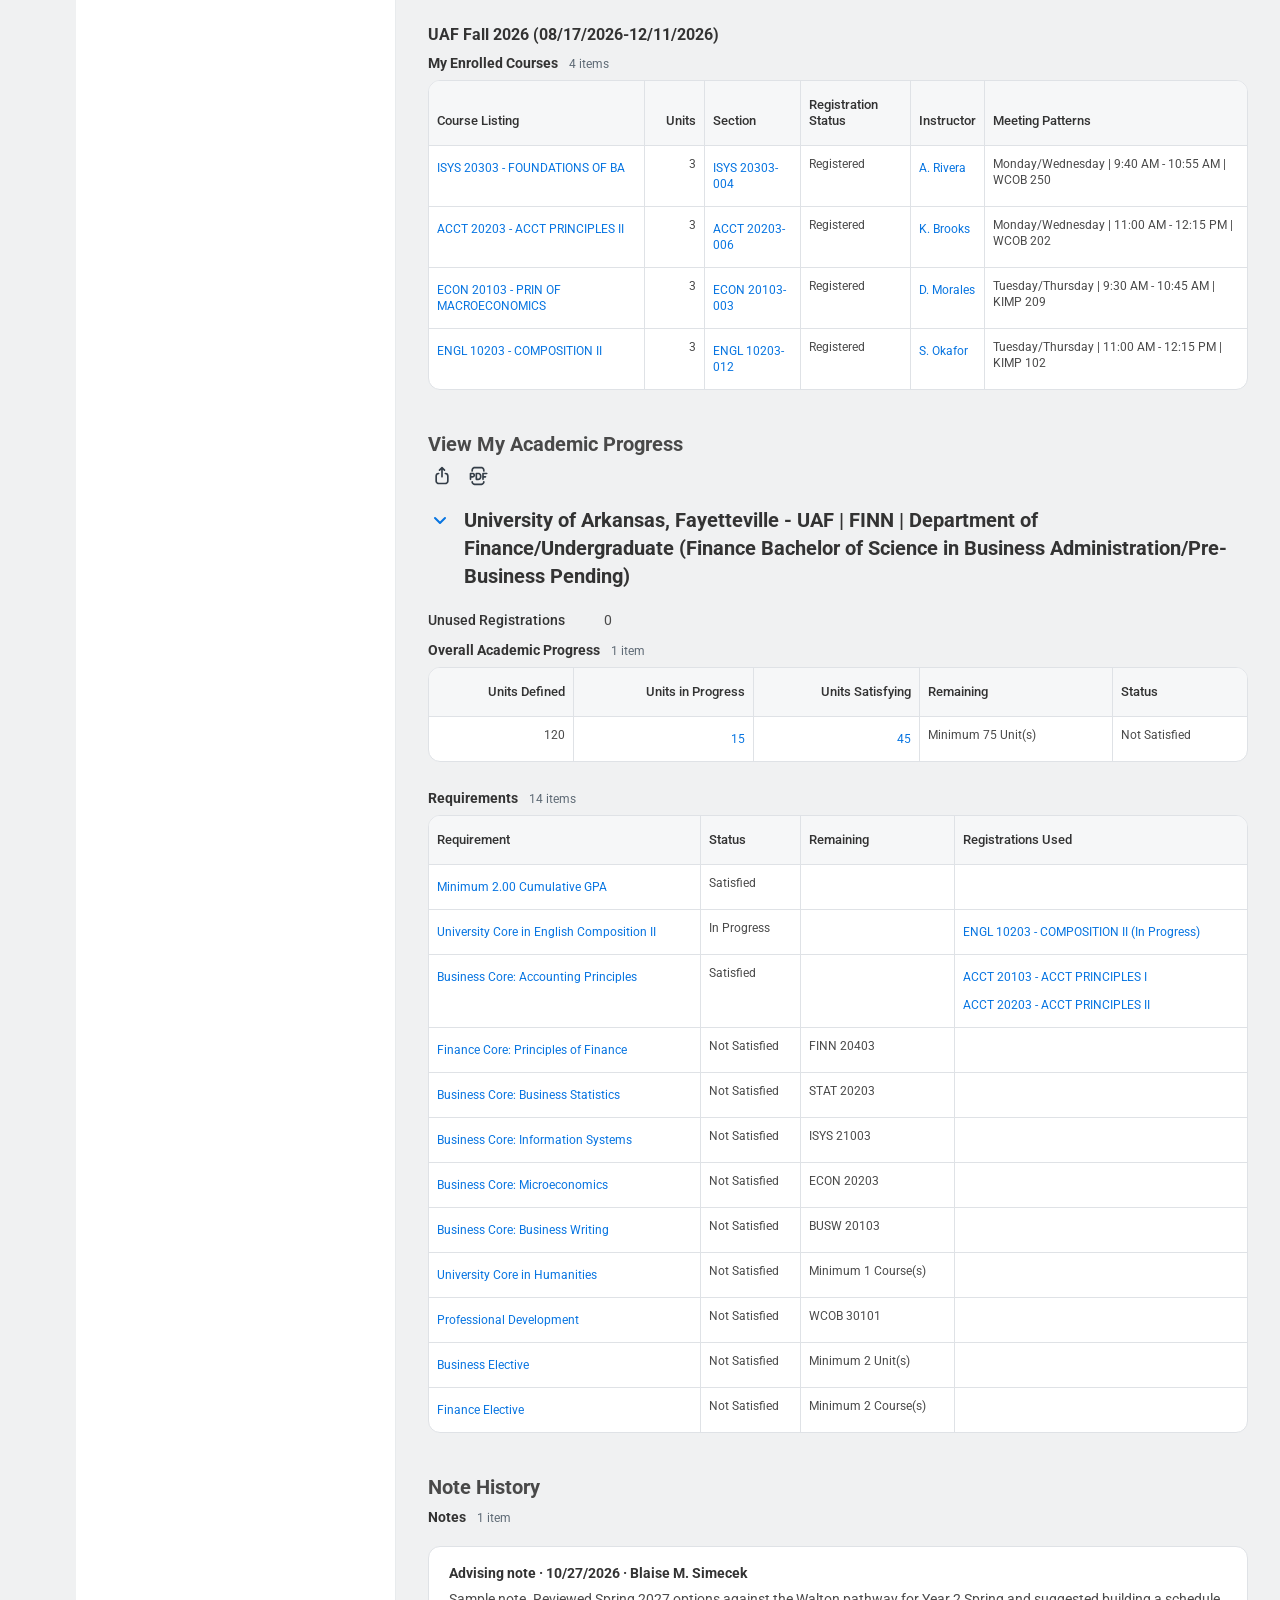
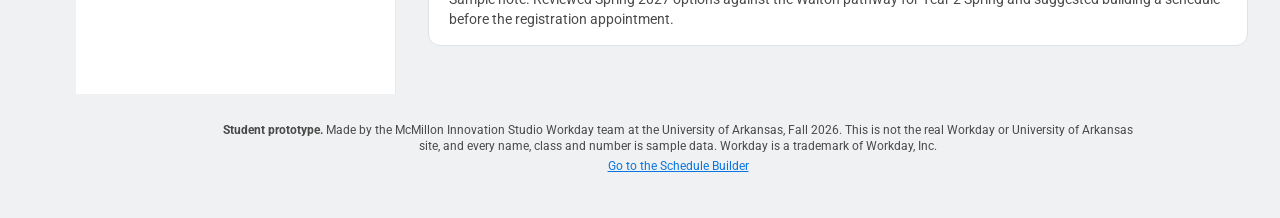
==== commit cc06862d: "Team wording pass: Schedule Builder title, no heading above the steps, term dates in the dropdown, D" ====
--- a/academics.html
+++ b/academics.html
@@ -13,13 +13,13 @@
   <div class="wd-hub">
     <div id="rail"></div>
     <div class="wd-hub-body">
-      <div class="pt-callout"><span><b>Prototype.</b> Build My Schedule is the only task that works on this page. The rest shows where it sits in Workday.</span><a class="wd-btn primary" href="builder.html">Open the Schedule Builder</a></div>
+      <div class="pt-callout"><span><b>Prototype.</b> Schedule Builder is the only task that works on this page. The rest shows where it sits in Workday.</span><a class="wd-btn primary" href="builder.html">Open the Schedule Builder</a></div>
       <h2 class="wd-section-title">Academics Quick Actions</h2>
       <div class="wd-chips">
         <a class="wd-chip" href="academics.html#courses">View My Grades</a>
         <a class="wd-chip" href="#" data-wd="View My Interim Grades (none posted yet)">View My Interim Grades</a>
         <a class="wd-chip" href="#appointments">View My Registration Appointments</a>
-        <a class="wd-chip" href="builder.html">Build My Schedule</a>
+        <a class="wd-chip" href="builder.html">Schedule Builder</a>
       </div>
       <h2 class="wd-section-title" style="margin-bottom:16px">Academics Overview</h2>
       <div class="wd-two">
@@ -52,7 +52,7 @@
           <div class="big" id="appointments">11/10/2026<br>8:00AM<small>UAF Spring 2027 (01/19/2027-05/14/2027)</small></div>
           <p class="wd-kv" style="margin-top:12px"><b>11/10/2026, 8:00 AM</b><span>UAF Spring 12 Weeks 2027 (01/19/2027-04/16/2027)</span></p>
           <p class="wd-kv"><b>11/10/2026, 8:00 AM</b><span>UAF Spring II 2027 (03/10/2027-05/14/2027)</span></p>
-          <a class="wd-btn primary" href="builder.html" style="margin-top:8px;align-self:flex-start">Build My Schedule</a>
+          <a class="wd-btn primary" href="builder.html" style="margin-top:8px;align-self:flex-start">Schedule Builder</a>
           <div class="wd-tile-foot"><a href="saved-schedules.html">View Saved Schedules</a></div>
         </section>
       </div>
--- a/css/workday.css
+++ b/css/workday.css
@@ -150,7 +150,6 @@
 .wd-rail-sub{display:flex;align-items:center;height:40px;padding:0 16px 0 68px;font-size:14px;line-height:20px;color:var(--wd-text-strong);border-radius:8px;width:100%;text-align:left}
 .wd-rail-sub:hover{background:#f0f1f2;text-decoration:none}
 .wd-rail-sub.is-active{color:var(--wd-brand)}
-.wd-rail-sub.is-active::after{content:"";margin-left:auto;width:16px;height:9px;border-left:2px solid var(--wd-brand);border-bottom:2px solid var(--wd-brand);transform:rotate(-45deg) translate(2px,-3px)}
 .wd-rail-sub.is-new{position:relative}
 .wd-rail-sub.is-new .new{margin-left:8px;font-size:10px;font-weight:700;letter-spacing:.4px;background:var(--wd-brand);color:#fff;border-radius:3px;padding:1px 5px;line-height:14px}
 .wd-hub-body{flex:1;min-width:0;padding:40px 32px 48px}
@@ -339,14 +338,16 @@
 
 
 /* ---------- prototype notice (keeps the clone from being mistaken for the real tenant) ---------- */
-:root{--pt-h:44px}
-.pt-banner{position:fixed;top:0;left:0;right:0;height:var(--pt-h);z-index:55;background:#0f2e66;color:#fff;display:flex;align-items:center;gap:16px;padding:0 12px 0 20px;font:400 13px/18px var(--wd-font)}
-.pt-banner p{margin:0;flex:1;min-width:0;overflow:hidden;text-overflow:ellipsis;white-space:nowrap}
-.pt-banner b{font-weight:700}
+:root{--pt-h:36px}
+body.pt-hidden{--pt-h:0px}
+.pt-banner{position:fixed;top:0;left:0;right:0;height:36px;z-index:55;background:#eef2fa;border-bottom:1px solid #c9d4ea;color:#2b3a55;display:flex;align-items:center;justify-content:center;gap:8px;padding:0 44px;font:400 13px/18px var(--wd-font);transition:transform .35s ease}
+body.pt-hidden .pt-banner{transform:translateY(-100%);pointer-events:none}
+.pt-banner p{margin:0;min-width:0;overflow:hidden;text-overflow:ellipsis;white-space:nowrap;text-align:center}
 .pt-banner .pt-short{display:none}
-.pt-banner .pt-cta{flex:none;display:inline-flex;align-items:center;gap:6px;height:32px;padding:0 16px;border-radius:100px;background:#fff;color:#0f2e66;font-weight:700;font-size:13px;line-height:32px;text-decoration:none;white-space:nowrap}
-.pt-banner .pt-cta:hover{background:#e3e9f5;color:#0f2e66;text-decoration:none}
-.pt-banner .pt-cta .wd-icon{color:#0f2e66}
+.pt-banner .pt-link{margin-left:6px;color:#0b5cad;font-weight:500;text-decoration:underline;text-underline-offset:2px}
+.pt-banner .pt-x{position:absolute;right:8px;top:50%;transform:translateY(-50%);width:28px;height:28px;border-radius:50%;display:flex;align-items:center;justify-content:center;color:#4b5d82}
+.pt-banner .pt-x:hover{background:#dde5f3}
+.wd-header,.wd-nav,.wd-main,.wd-pop{transition:top .35s ease,padding-top .35s ease}
 .wd-header{top:var(--pt-h)}
 .wd-nav{top:calc(var(--wd-header-h) + var(--pt-h))}
 .wd-main{padding-top:calc(var(--wd-header-h) + var(--pt-h))}
@@ -366,12 +367,9 @@
 .wd-toast-act{flex:none;font-weight:700;white-space:nowrap}
 @media (max-width:1000px){ .wd-alert{top:calc(120px + var(--pt-h))} }
 @media (max-width:720px){
-  :root{--pt-h:52px}
-  .pt-banner{padding:0 8px 0 12px;gap:10px}
+  .pt-banner{padding:0 40px 0 12px;font-size:12px}
   .pt-banner .pt-long{display:none}
   .pt-banner .pt-short{display:inline}
-  .pt-banner p{white-space:normal;font-size:12px;line-height:16px}
-  .pt-banner .pt-cta{padding:0 12px;font-size:12px}
   .wd-pop{top:calc(56px + var(--pt-h))}
   .wd-toast{flex-wrap:wrap;width:calc(100vw - 32px)}
 }
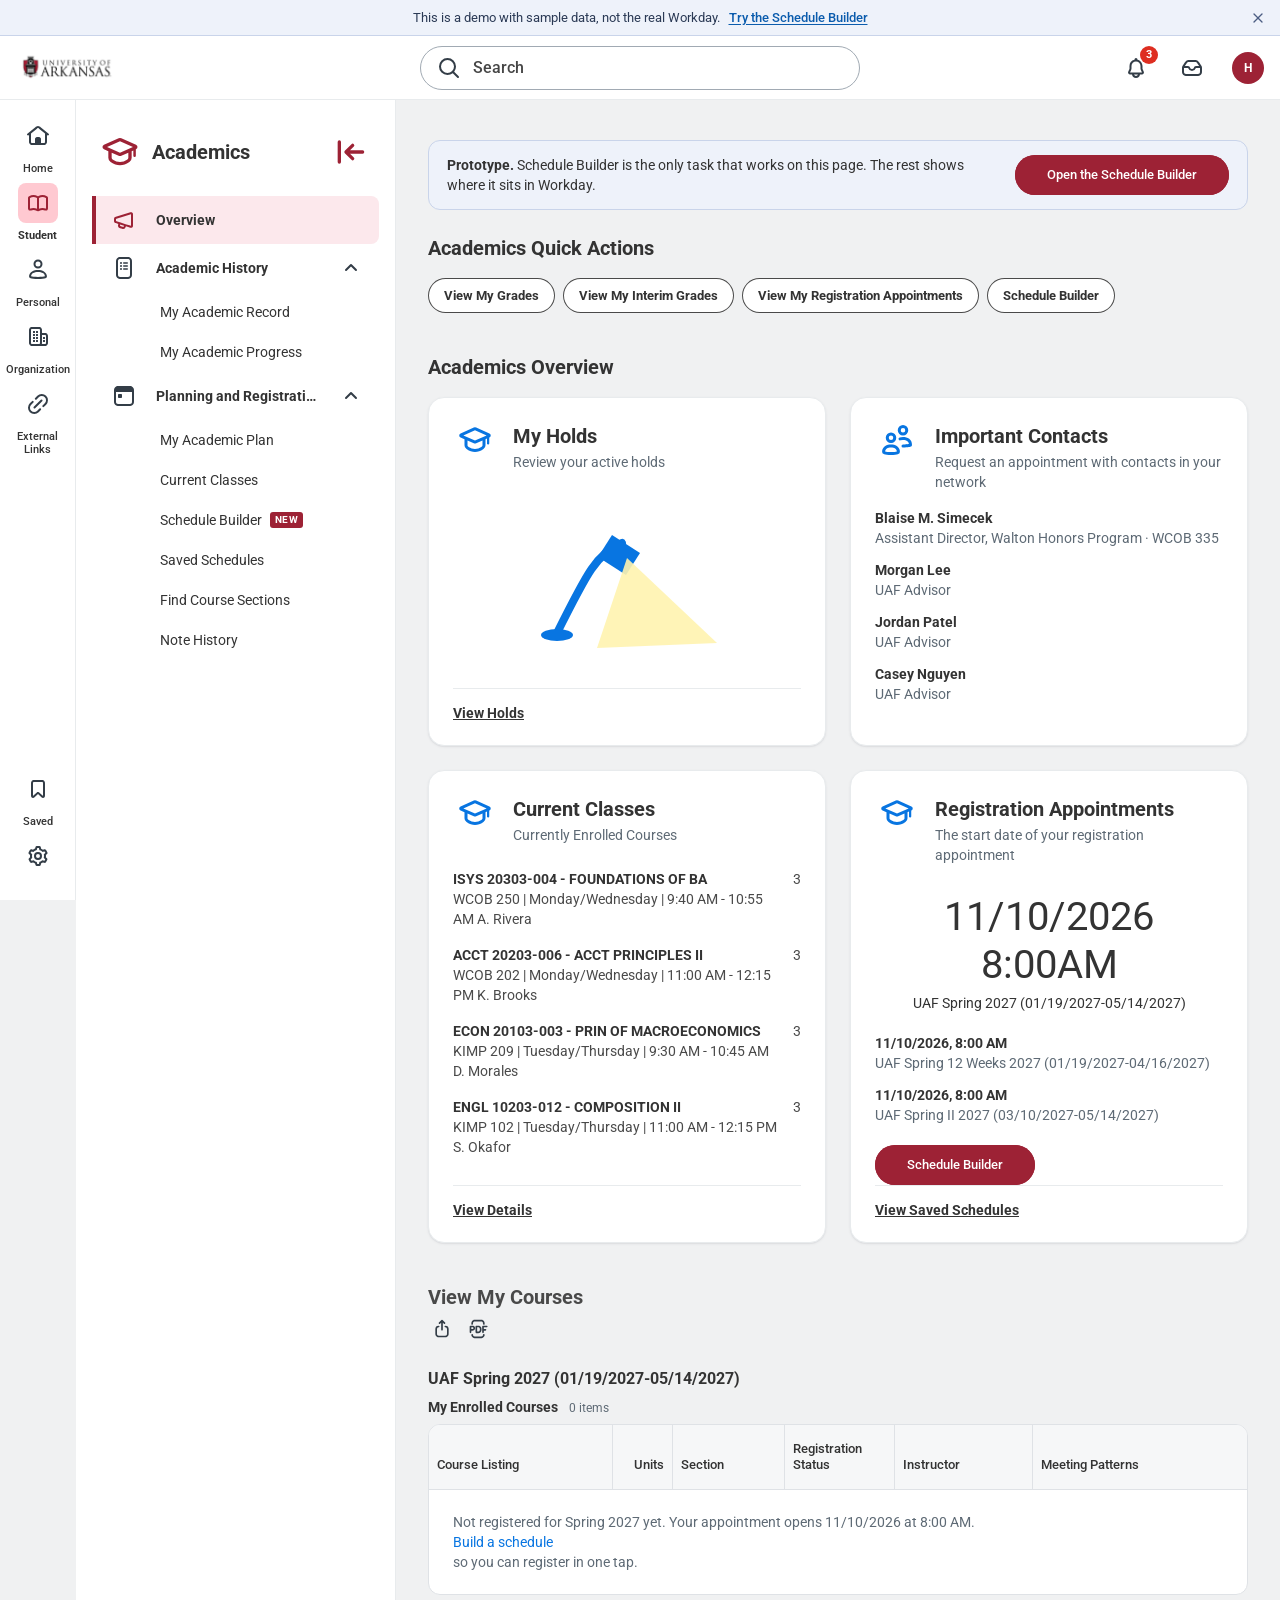
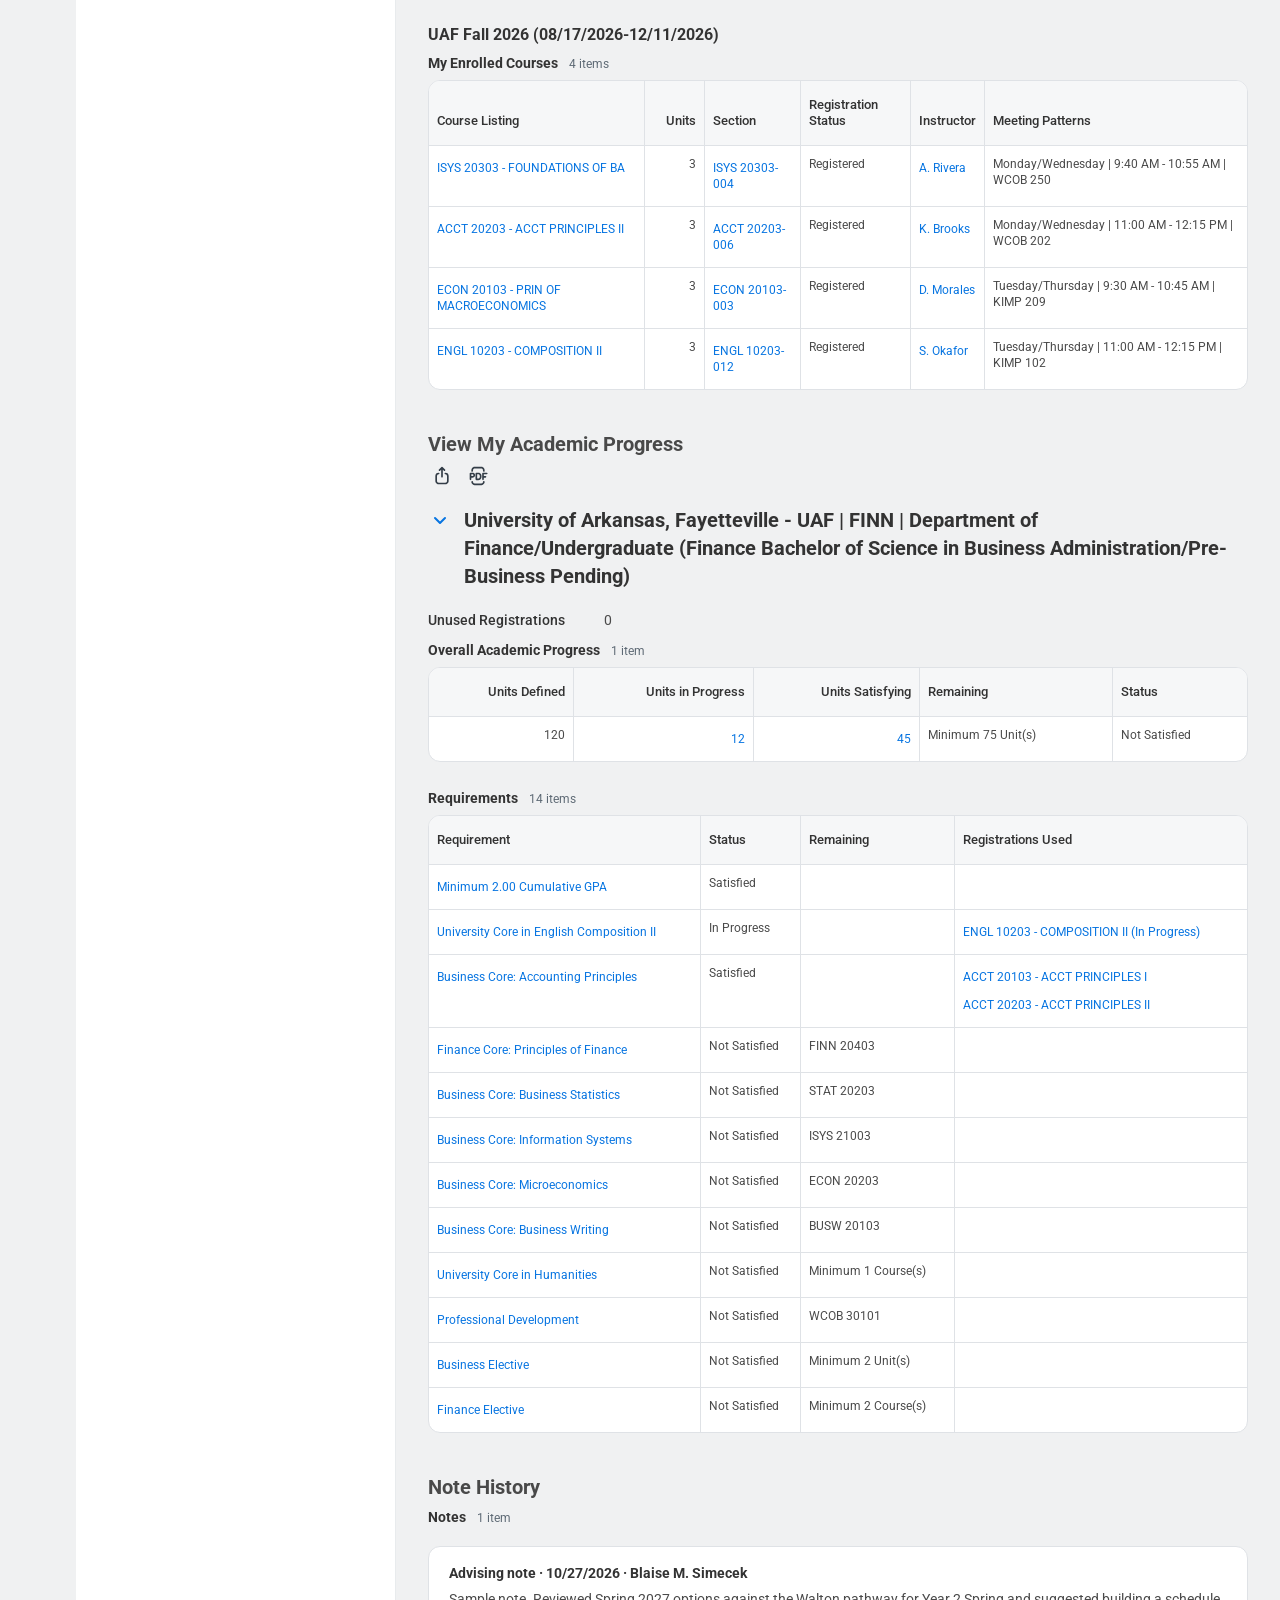
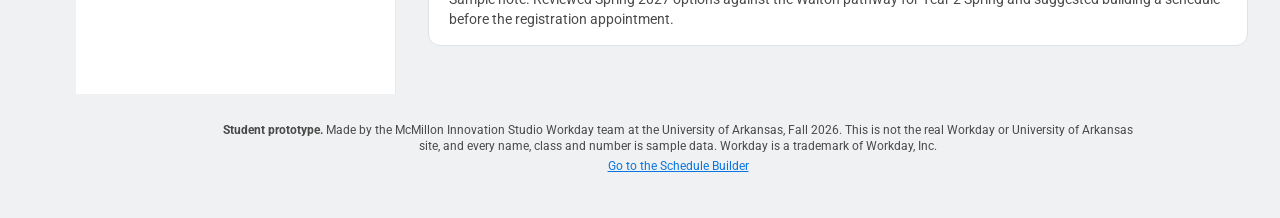
==== commit 4aa64c32: "Demo Day pass: phone tap targets, scroll-safe calendars, hold-to-paint on touch, Register in the pho" ====
--- a/academics.html
+++ b/academics.html
@@ -5,6 +5,8 @@
 <meta name="viewport" content="width=device-width, initial-scale=1">
 <title>Academics · Schedule Builder prototype</title>
 <link rel="preconnect" href="https://fonts.googleapis.com">
+<link rel="preconnect" href="https://fonts.gstatic.com" crossorigin>
+<link rel="icon" href="data:image/svg+xml,%3Csvg xmlns=%27http://www.w3.org/2000/svg%27 viewBox=%270 0 32 32%27%3E%3Crect width=%2732%27 height=%2732%27 rx=%276%27 fill=%27%239d2235%27/%3E%3Crect x=%277%27 y=%279%27 width=%2718%27 height=%2716%27 rx=%272%27 fill=%27none%27 stroke=%27white%27 stroke-width=%272.4%27/%3E%3Cpath d=%27M7 14h18M12 6v5M20 6v5%27 stroke=%27white%27 stroke-width=%272.4%27 stroke-linecap=%27round%27/%3E%3C/svg%3E">
 <link rel="stylesheet" href="https://fonts.googleapis.com/css2?family=Roboto:wght@400;500;700&display=swap">
 <link rel="stylesheet" href="css/workday.css">
 </head>
@@ -90,7 +92,7 @@
         <div class="wd-toolbar"><span class="count">Overall Academic Progress <small>1 item</small></span></div>
         <table class="wd-table">
           <thead><tr><th class="num">Units Defined</th><th class="num">Units in Progress</th><th class="num">Units Satisfying</th><th>Remaining</th><th>Status</th></tr></thead>
-          <tbody><tr><td class="num">120</td><td class="num"><a href="#" data-wd="the unit breakdown">15</a></td><td class="num"><a href="#" data-wd="the unit breakdown">45</a></td><td>Minimum 75 Unit(s)</td><td>Not Satisfied</td></tr></tbody>
+          <tbody><tr><td class="num">120</td><td class="num"><a href="#" data-wd="the unit breakdown">12</a></td><td class="num"><a href="#" data-wd="the unit breakdown">45</a></td><td>Minimum 75 Unit(s)</td><td>Not Satisfied</td></tr></tbody>
         </table>
         <div class="wd-toolbar" style="margin-top:28px"><span class="count">Requirements <small>14 items</small></span></div>
         <table class="wd-table" id="reqtable">
--- a/css/workday.css
+++ b/css/workday.css
@@ -373,3 +373,20 @@
   .wd-pop{top:calc(56px + var(--pt-h))}
   .wd-toast{flex-wrap:wrap;width:calc(100vw - 32px)}
 }
+
+/* ---------- Demo Day mobile pass ---------- */
+.ann{display:flex;gap:16px;align-items:flex-start}
+.ann[hidden]{display:none}
+@media (max-width:700px){
+  .wd-iconbtn{width:44px;height:44px}
+  .wd-header-right{gap:2px}
+  .wd-search{min-width:0}
+  .wd-avatar{margin-left:4px}
+  .pt-banner .pt-x{width:44px;height:44px;right:0}
+  .wd-dialog-head .x{width:44px;height:44px}
+  .wd-chip{height:44px}
+  .wd-btn{min-height:44px}
+  .wd-rail-mobile a{height:44px}
+  .wd-prog-h{font-size:13px;line-height:18px}
+  #regBody td{white-space:normal;min-width:0}
+}
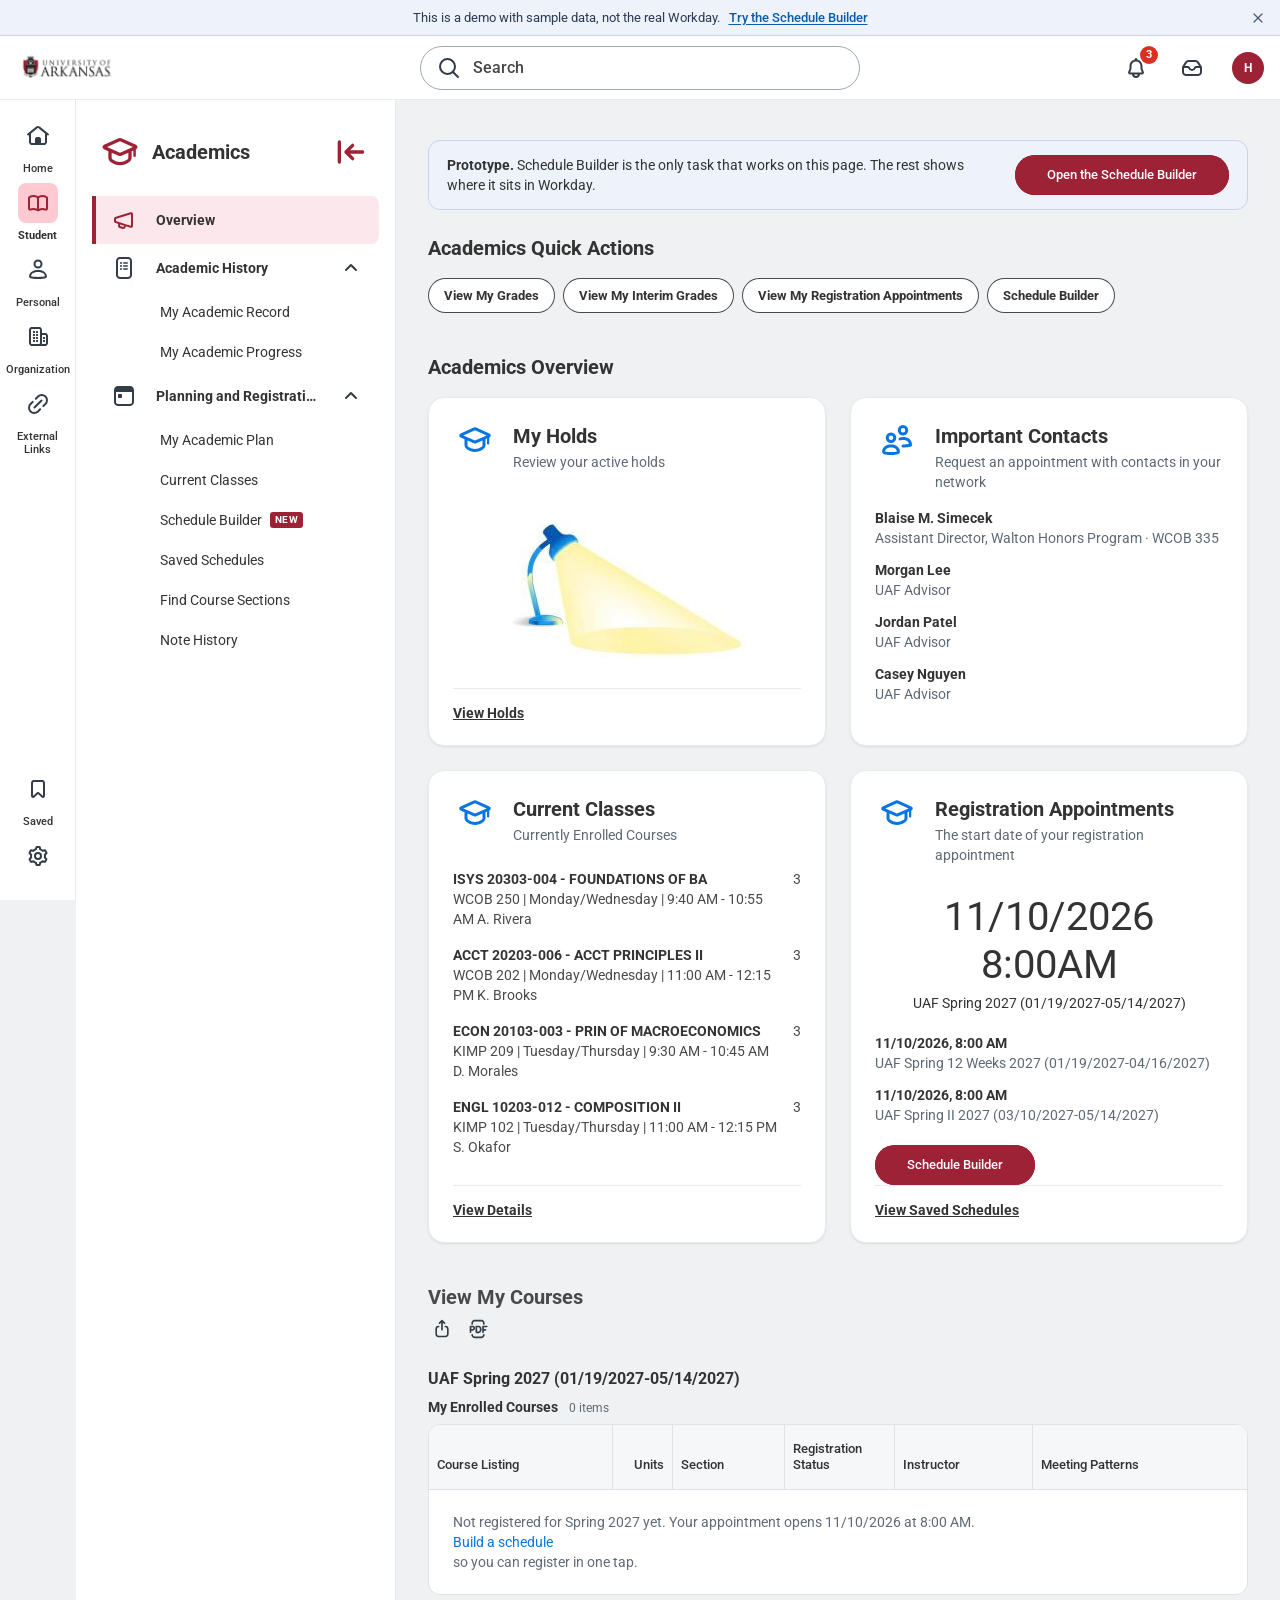
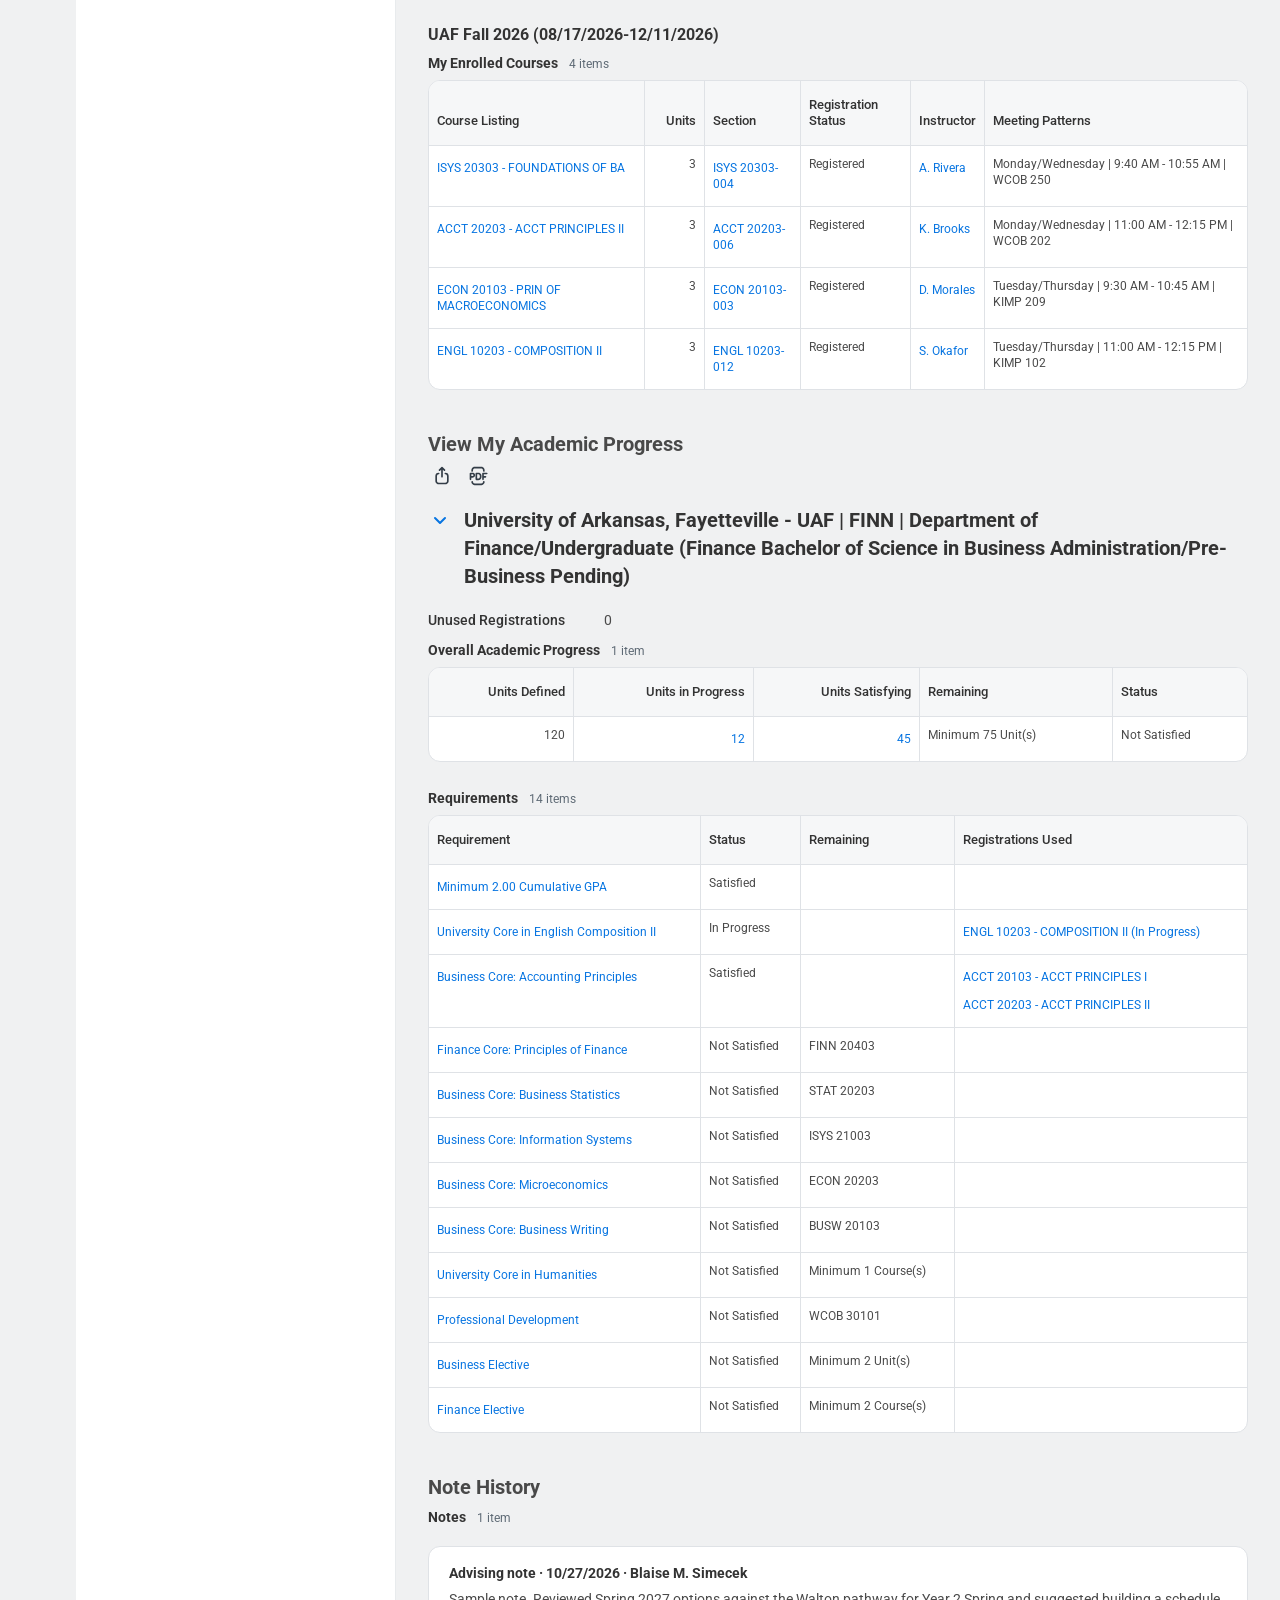
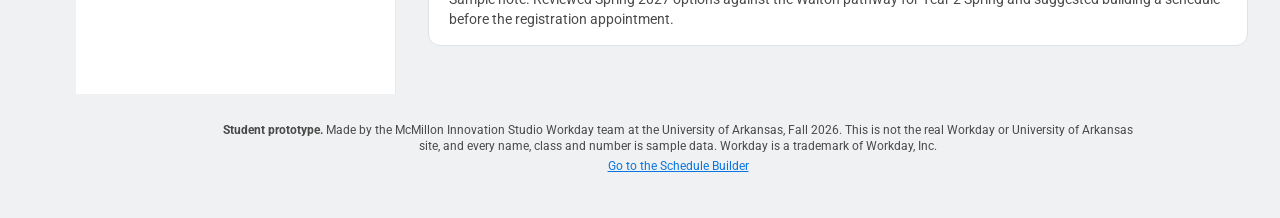
==== commit c19fcd6c: "My Holds: Workday's lamp illustration instead of a drawn approximation" ====
--- a/academics.html
+++ b/academics.html
@@ -6,7 +6,7 @@
 <title>Academics · Schedule Builder prototype</title>
 <link rel="preconnect" href="https://fonts.googleapis.com">
 <link rel="preconnect" href="https://fonts.gstatic.com" crossorigin>
-<link rel="icon" href="data:image/svg+xml,%3Csvg xmlns=%27http://www.w3.org/2000/svg%27 viewBox=%270 0 32 32%27%3E%3Crect width=%2732%27 height=%2732%27 rx=%276%27 fill=%27%239d2235%27/%3E%3Crect x=%277%27 y=%279%27 width=%2718%27 height=%2716%27 rx=%272%27 fill=%27none%27 stroke=%27white%27 stroke-width=%272.4%27/%3E%3Cpath d=%27M7 14h18M12 6v5M20 6v5%27 stroke=%27white%27 stroke-width=%272.4%27 stroke-linecap=%27round%27/%3E%3C/svg%3E">
+<link rel="icon" href="favicon.ico" sizes="any">
 <link rel="stylesheet" href="https://fonts.googleapis.com/css2?family=Roboto:wght@400;500;700&display=swap">
 <link rel="stylesheet" href="css/workday.css">
 </head>
@@ -28,7 +28,7 @@
         <section class="wd-tile">
           <div class="wd-tile-head" data-ic="grad-cap"><div><h3>My Holds</h3><p>Review your active holds</p></div></div>
           <div style="flex:1;display:flex;align-items:center;justify-content:center;min-height:200px;color:#c9ced4">
-            <svg width="200" height="150" viewBox="0 0 200 150" aria-hidden="true"><path d="M30 120 C 60 60, 70 40, 95 30" stroke="#0875e1" stroke-width="8" fill="none" stroke-linecap="round"/><path d="M85 22 l 28 18 -14 22 -28 -18z" fill="#0875e1"/><path d="M100 45 L 190 130 L 70 135 Z" fill="#fff3b0" opacity=".9"/><ellipse cx="30" cy="122" rx="16" ry="6" fill="#0875e1"/></svg>
+            <img src="img/holds-lamp.png" width="235" height="139" alt="No active holds" style="max-width:100%;height:auto">
           </div>
           <div class="wd-tile-foot"><a href="#" data-wd="View Holds (you have none)">View Holds</a></div>
         </section>
--- a/css/workday.css
+++ b/css/workday.css
@@ -389,4 +389,22 @@
   .wd-rail-mobile a{height:44px}
   .wd-prog-h{font-size:13px;line-height:18px}
   #regBody td{white-space:normal;min-width:0}
-}
+  #regBody:has(td[colspan]){min-width:0!important}
+  .wd-toolbar .count small{font-size:12px}
+  .wd-header .wd-avatar{width:44px;height:44px;padding:6px;background-clip:content-box}
+  .wd-card-head .more,.wd-pager button{min-width:44px;min-height:44px}
+}
+
+.pt-link .s{display:none}
+@media (max-width:380px){
+  .wd-search{justify-content:center;padding:0}
+  .wd-search span{display:none}
+  .pt-link .l{display:none}.pt-link .s{display:inline}
+}
+
+/* dialogs: size to the visible screen (Chrome's toolbar included), scroll inside, freeze the page behind */
+.wd-dialog{max-height:calc(100dvh - 48px)}
+.wd-dialog-body{min-height:0;overscroll-behavior:contain;-webkit-overflow-scrolling:touch}
+html:has(.wd-scrim.open),html:has(.wd-scrim.open) body{overflow:hidden}
+.wd-scrim{overscroll-behavior:contain}
+@media (max-width:720px){.wd-dialog{max-height:calc(100dvh - 24px)}}
